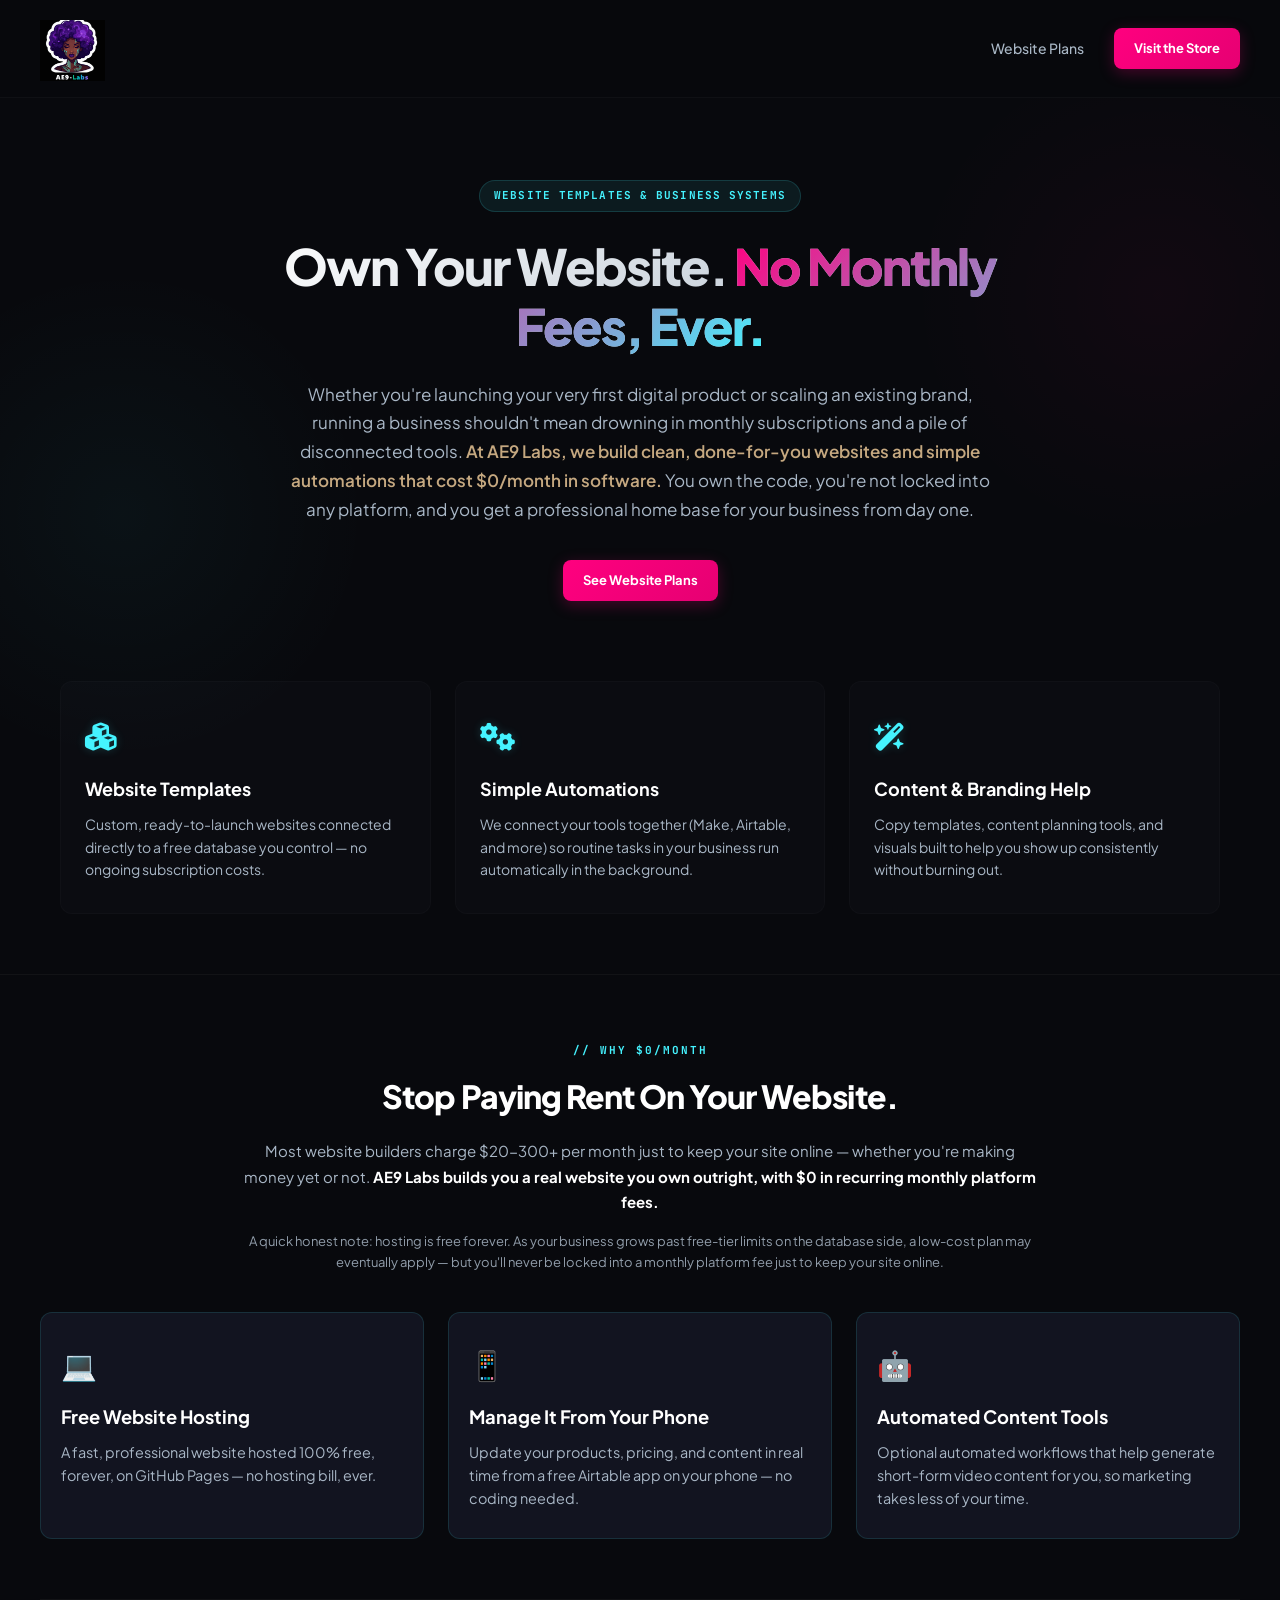
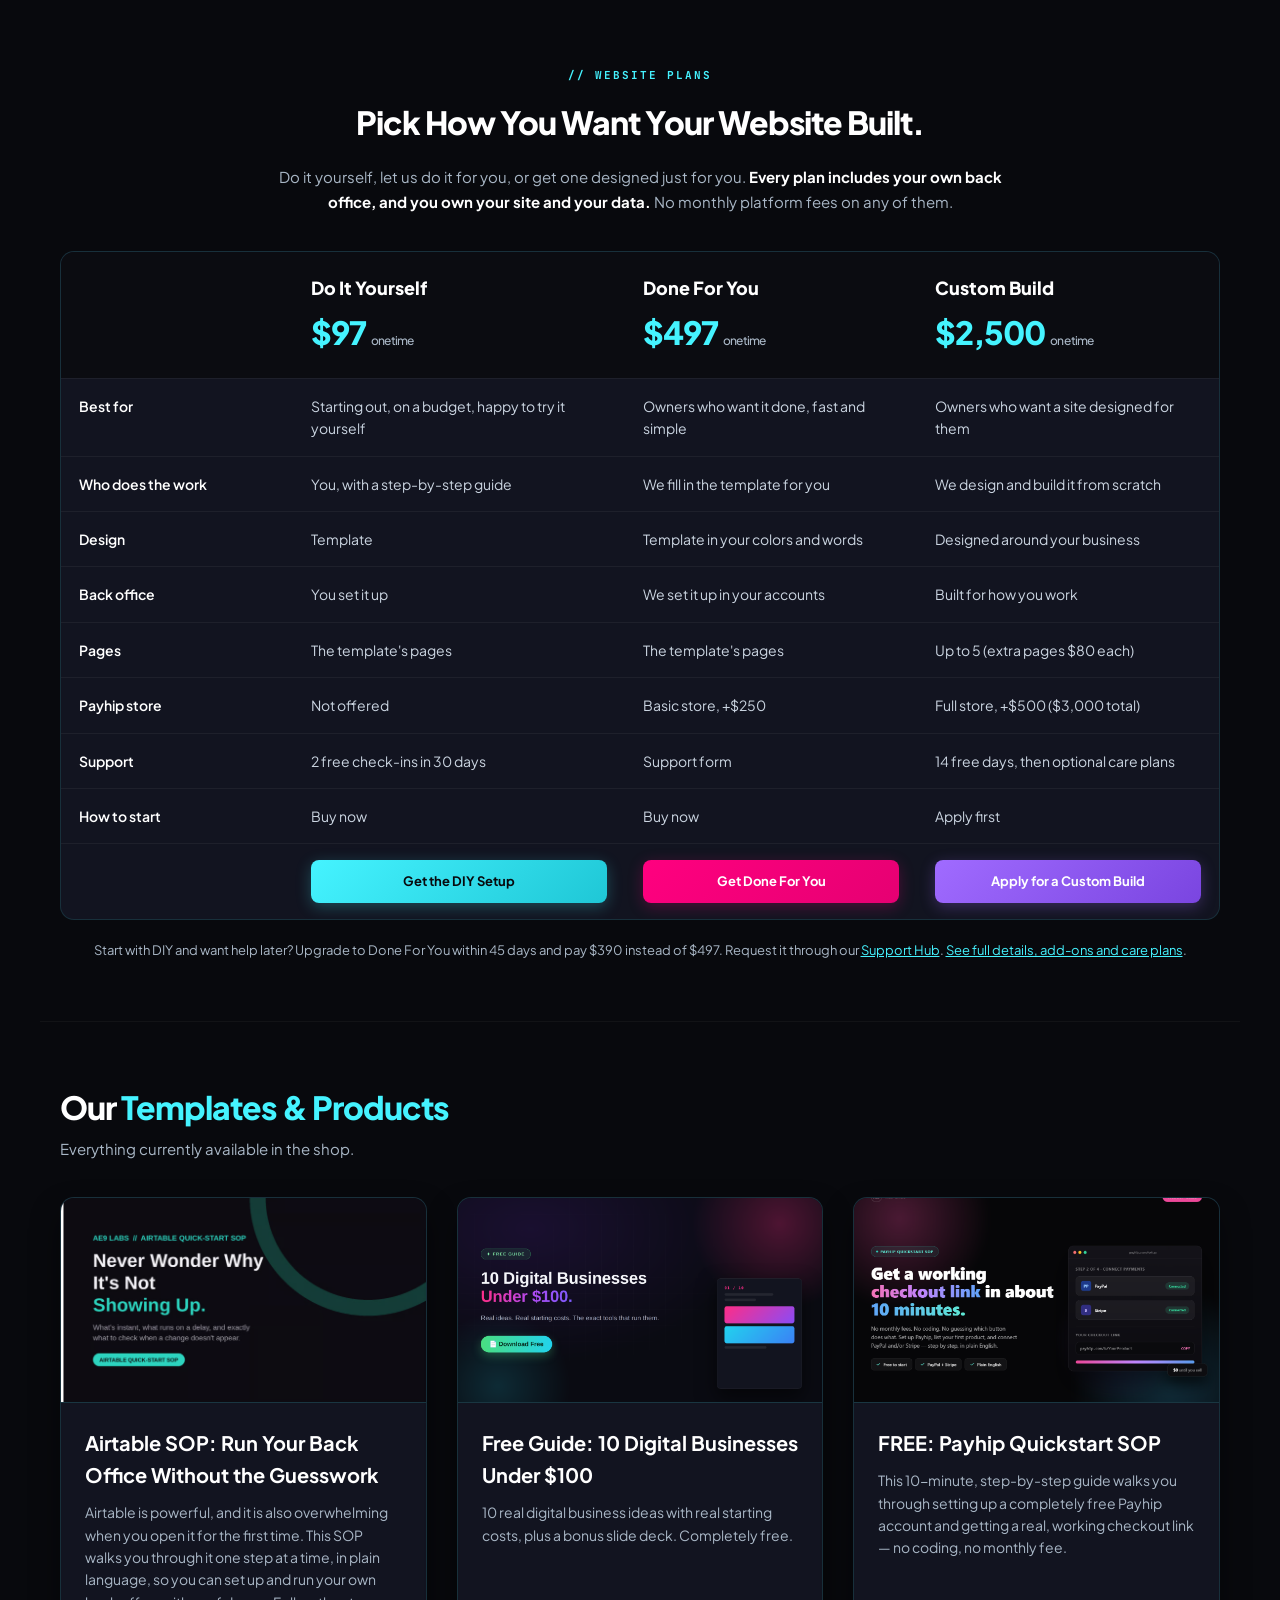
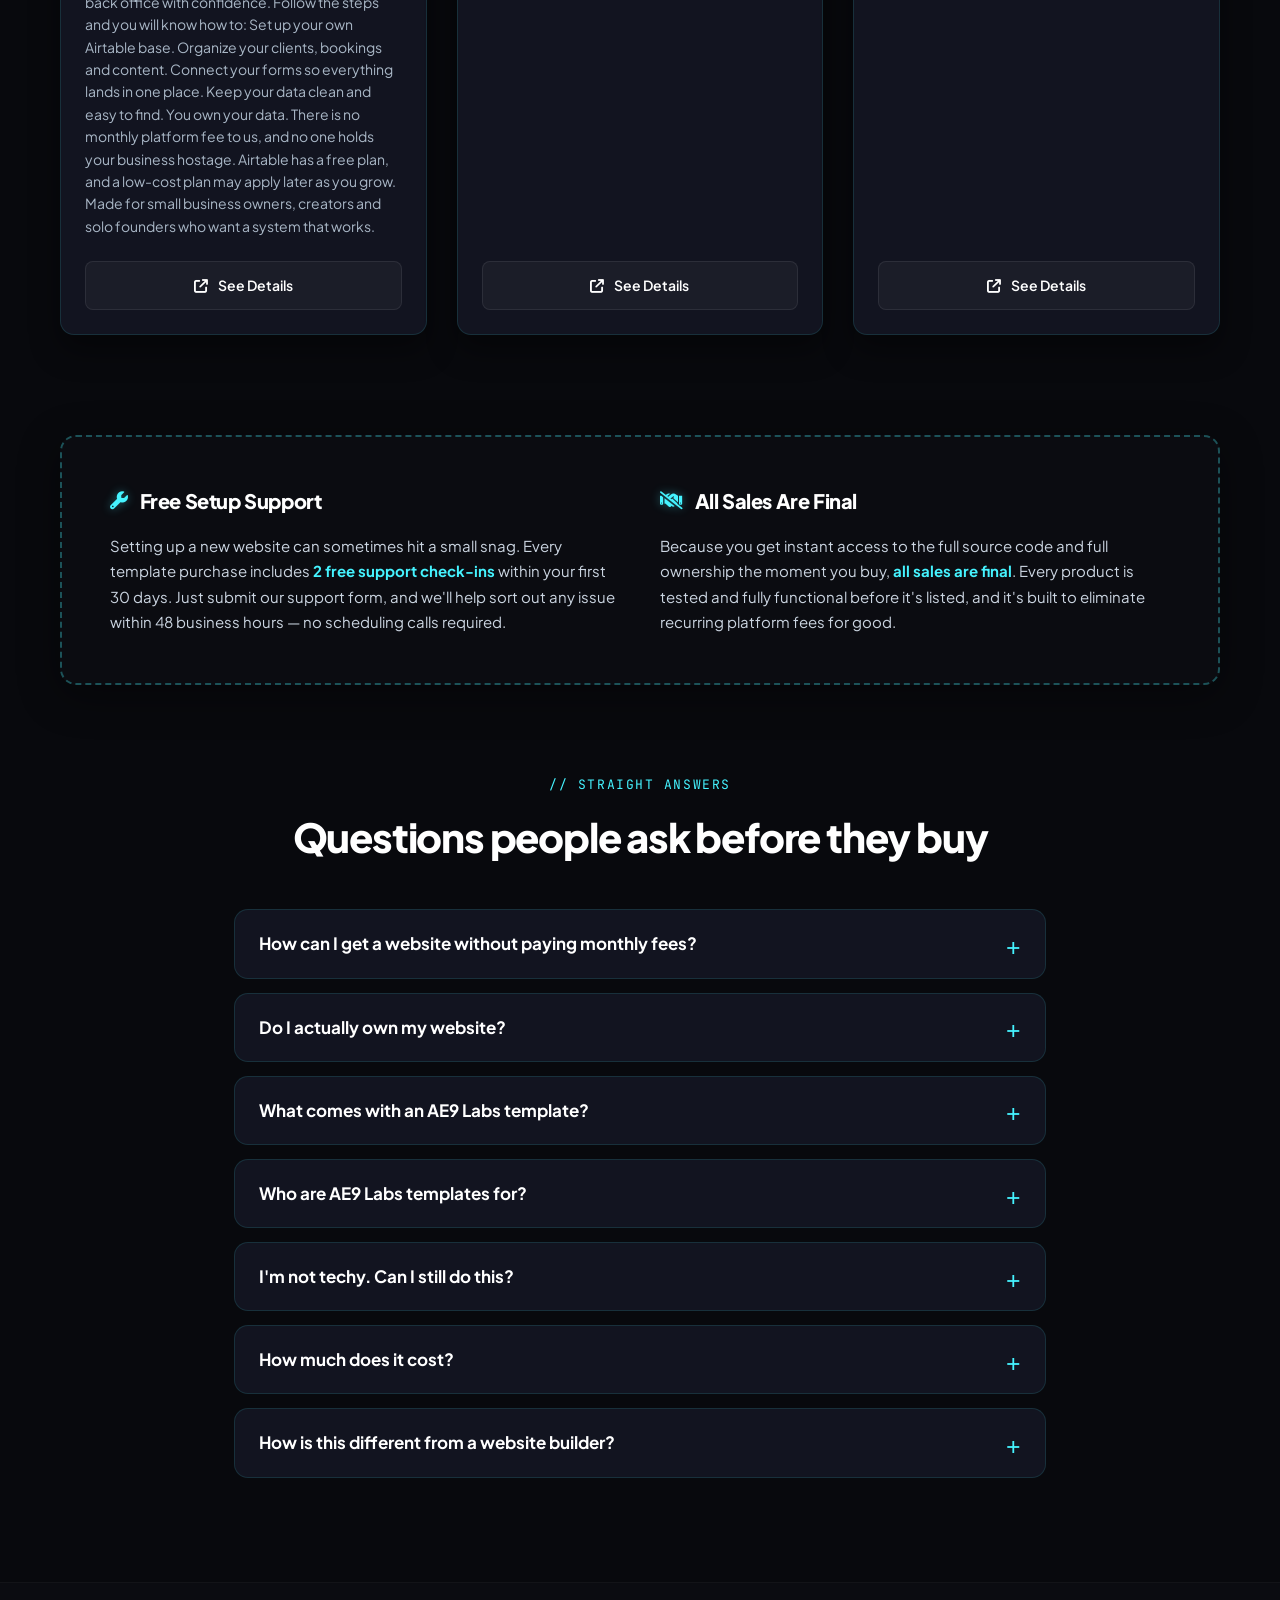
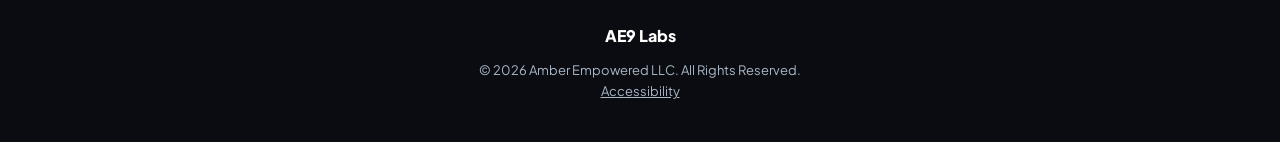
==== index.html @ cfe38348 "Update index.html" ====
<!DOCTYPE html>
<html lang="en">
<head>
    <!-- Google Analytics 4 -->
    <script async src="https://www.googletagmanager.com/gtag/js?id=G-8W33K5ZLJ8"></script>
    <script>
        window.dataLayer = window.dataLayer || [];
        function gtag(){dataLayer.push(arguments);}
        gtag('js', new Date());
        gtag('config', 'G-8W33K5ZLJ8');
    </script>
    <meta name="p:domain_verify" content="8d649b11f7d5f8af612b49e49cc045da"/>
    <meta charset="UTF-8">
    <meta name="viewport" content="width=device-width, initial-scale=1.0">
    <meta name="description" content="AE9 Labs builds done-for-you websites and back offices for small businesses. You own your site and your data, with no monthly platform fees. DIY $97, Done For You $497, Custom Build $2,500.">
    <link rel="canonical" href="https://amber-empowered.com/">
    <title>AE9 Labs // Website Templates & Business Systems</title>
    <!-- Google Fonts & Icons -->
    <link rel="preconnect" href="https://fonts.googleapis.com">
    <link rel="preconnect" href="https://fonts.gstatic.com" crossorigin>
    <link href="https://fonts.googleapis.com/css2?family=Plus+Jakarta+Sans:wght@400;500;600;700;800&family=JetBrains+Mono:wght@400;700&display=swap" rel="stylesheet">
    <link rel="stylesheet" href="https://cdnjs.cloudflare.com/ajax/libs/font-awesome/6.5.1/css/all.min.css">

    <style>
        /* =========================================================================
           🌌 AE9 SYSTEM ARCHITECTURE - SINGLE FILE PREMIUM MASTER THEME
           ========================================================================= */
        :root {
            --bg-primary: #08090d;
            --bg-secondary: #0b0c11;
            --bg-card: #121420;
            --accent-neon: #ff007f;     /* Hot neon pink */
            --accent-cyber: #45f3ff;    /* Cyber neon cyan */
            --accent-gold: #c5a880;     /* Luxury gold text highlight */
            --text-main: #ffffff;
            --text-muted: #a9b7c6;
            --border-glow: rgba(69, 243, 255, 0.12);
        }

        * {
            box-sizing: border-box;
            margin: 0;
            padding: 0;
        }

        body {
            background-color: var(--bg-primary);
            color: var(--text-main);
            font-family: 'Plus Jakarta Sans', sans-serif;
            line-height: 1.6;
            overflow-x: hidden;
        }

        body::before {
            content: '';
            position: absolute;
            top: 5%;
            right: -10%;
            width: 500px;
            height: 500px;
            background: radial-gradient(circle, rgba(255, 0, 127, 0.04) 0%, transparent 70%);
            z-index: 0;
            pointer-events: none;
        }

        body::after {
            content: '';
            position: absolute;
            bottom: 15%;
            left: -10%;
            width: 500px;
            height: 500px;
            background: radial-gradient(circle, rgba(69, 243, 255, 0.04) 0%, transparent 70%);
            z-index: 0;
            pointer-events: none;
        }

        header {
            background-color: rgba(8, 9, 13, 0.9);
            backdrop-filter: blur(12px);
            border-bottom: 1px solid rgba(255, 255, 255, 0.03);
            position: fixed;
            top: 0;
            left: 0;
            width: 100%;
            z-index: 100;
            padding: 16px 40px;
        }

        .nav-container {
            max-width: 1200px;
            margin: 0 auto;
            display: flex;
            justify-content: space-between;
            align-items: center;
        }

        .logo-container {
            display: flex;
            align-items: center;
            text-decoration: none;
        }

        .logo-image {
            height: 65px; 
            width: auto;
            object-fit: contain;
            transition: transform 0.3s ease;
            clip-path: inset(4px 0 0 0);
        }

        .logo-image:hover {
            transform: scale(1.05); 
        }

        .logo-text-fallback {
            font-size: 22px;
            font-weight: 800;
            letter-spacing: -0.04em;
            color: #ffffff;
            font-family: 'Plus Jakarta Sans', sans-serif;
        }

        .logo-text-fallback span {
            color: var(--accent-cyber);
            font-family: 'JetBrains Mono', monospace;
        }

        .nav-links {
            display: flex;
            align-items: center;
            gap: 30px;
        }

        .nav-link {
            color: var(--text-muted);
            text-decoration: none;
            font-weight: 500;
            font-size: 14px;
            transition: color 0.3s ease;
        }

        .nav-link:hover {
            color: #ffffff;
        }

        .shop-cta-btn {
            background: linear-gradient(135deg, var(--accent-neon) 0%, #e60072 100%);
            color: #ffffff;
            text-decoration: none;
            padding: 10px 20px;
            border-radius: 8px;
            font-weight: 700;
            font-size: 13px;
            box-shadow: 0 4px 15px rgba(255, 0, 127, 0.25);
            transition: transform 0.2s ease, box-shadow 0.2s ease;
        }

        .shop-cta-btn:hover {
            transform: translateY(-2px);
            box-shadow: 0 6px 20px rgba(255, 0, 127, 0.45);
        }

        .hero {
            padding: 180px 20px 80px;
            text-align: center;
            position: relative;
            z-index: 1;
        }

        .hero-inner {
            max-width: 840px;
            margin: 0 auto;
        }

        .badge {
            display: inline-block;
            background-color: rgba(69, 243, 255, 0.08);
            border: 1px solid rgba(69, 243, 255, 0.15);
            color: var(--accent-cyber);
            font-family: 'JetBrains Mono', monospace;
            padding: 6px 14px;
            border-radius: 20px;
            font-size: 11px;
            font-weight: 700;
            letter-spacing: 0.1em;
            text-transform: uppercase;
            margin-bottom: 24px;
        }

        .hero h1 {
            font-size: 50px;
            font-weight: 800;
            line-height: 1.2;
            letter-spacing: -0.04em;
            margin-bottom: 24px;
            background: linear-gradient(135deg, #ffffff 0%, #a9b7c6 100%);
            -webkit-background-clip: text;
            -webkit-text-fill-color: transparent;
        }

        .hero h1 span {
            background: linear-gradient(135deg, var(--accent-neon) 0%, var(--accent-cyber) 100%);
            -webkit-background-clip: text;
            -webkit-text-fill-color: transparent;
        }

        .hero p {
            font-size: 17px;
            color: var(--text-muted);
            max-width: 720px;
            margin: 0 auto 36px;
            line-height: 1.7;
        }

        .hero p strong {
            color: var(--accent-gold);
            font-weight: 600;
        }

        .pillars-section {
            max-width: 1200px;
            margin: 0 auto;
            padding: 0 20px 60px;
        }

        .pillars-grid {
            display: grid;
            grid-template-columns: repeat(3, 1fr);
            gap: 24px;
        }

        .pillar-card {
            background-color: var(--bg-secondary);
            border: 1px solid rgba(255, 255, 255, 0.02);
            border-radius: 12px;
            padding: 32px 24px;
            transition: border-color 0.3s ease, transform 0.3s ease;
        }

        .pillar-card:hover {
            border-color: rgba(69, 243, 255, 0.15);
            transform: translateY(-3px);
        }

        .pillar-icon {
            font-size: 28px;
            color: var(--accent-cyber);
            margin-bottom: 16px;
            text-shadow: 0 0 10px rgba(69, 243, 255, 0.2);
        }

        .pillar-card h3 {
            font-size: 18px;
            font-weight: 700;
            margin-bottom: 10px;
            color: #ffffff;
        }

        .pillar-card p {
            font-size: 14px;
            color: var(--text-muted);
            line-height: 1.6;
        }

        .architecture-section {
            padding: 60px 20px;
            border-top: 1px solid rgba(255, 255, 255, 0.04);
            text-align: center;
        }

        .architecture-container {
            max-width: 1200px;
            margin: 0 auto;
        }

        .architecture-tag {
            display: inline-block;
            font-size: 11px;
            font-weight: 700;
            letter-spacing: 2px;
            color: var(--accent-cyber);
            font-family: 'JetBrains Mono', monospace;
            text-transform: uppercase;
            margin-bottom: 12px;
        }

        .architecture-title {
            font-size: 32px;
            font-weight: 800;
            margin-bottom: 16px;
            color: #ffffff;
            letter-spacing: -0.03em;
        }

        .architecture-description {
            font-size: 15px;
            line-height: 1.7;
            color: var(--text-muted);
            max-width: 800px;
            margin: 0 auto 16px auto;
        }

        .architecture-description strong {
            color: #ffffff;
        }

        .architecture-note {
            font-size: 13px;
            line-height: 1.6;
            color: var(--text-muted);
            max-width: 800px;
            margin: 0 auto 40px auto;
            opacity: 0.85;
        }

        .architecture-grid {
            display: grid;
            grid-template-columns: repeat(auto-fit, minmax(280px, 1fr));
            gap: 24px;
        }

        .architecture-card {
            background: var(--bg-card);
            border: 1px solid var(--border-glow);
            border-radius: 12px;
            padding: 28px 20px;
            text-align: left;
            transition: transform 0.3s ease, border-color 0.3s ease;
        }

        .architecture-card:hover {
            transform: translateY(-4px);
            border-color: var(--accent-cyber);
        }

        .card-icon-emoji {
            font-size: 1.8rem;
            margin-bottom: 14px;
        }

        .architecture-card h3 {
            font-size: 1.15rem;
            font-weight: 700;
            color: #ffffff;
            margin-bottom: 10px;
        }

        .architecture-card p {
            font-size: 0.9rem;
            line-height: 1.6;
            color: var(--text-muted);
            margin: 0;
        }

        .catalog-container {
            max-width: 1200px;
            margin: 0 auto;
            padding: 60px 20px;
            border-top: 1px solid rgba(255, 255, 255, 0.04);
        }

        .catalog-header {
            margin-bottom: 36px;
        }

        .section-title {
            font-size: 32px;
            font-weight: 800;
            letter-spacing: -0.03em;
        }

        .section-title span {
            color: var(--accent-cyber);
        }

        .section-subtitle {
            font-size: 15px;
            color: var(--text-muted);
            margin-top: 4px;
        }

        .grid-container {
            display: grid;
            grid-template-columns: repeat(auto-fill, minmax(360px, 1fr));
            gap: 30px;
            align-items: stretch;
        }

        .card {
            background-color: var(--bg-card);
            border-radius: 14px;
            overflow: hidden;
            display: flex;
            flex-direction: column;
            box-shadow: 0 15px 30px rgba(0, 0, 0, 0.4);
            border: 1px solid var(--border-glow);
            transition: transform 0.3s cubic-bezier(0.25, 1, 0.5, 1), box-shadow 0.3s ease, border-color 0.3s ease;
        }

        .card:hover {
            transform: translateY(-6px);
            border-color: var(--accent-cyber);
            box-shadow: 0 0 25px rgba(69, 243, 255, 0.2);
        }

        .card-image {
            width: 100%;
            aspect-ratio: 16 / 9;
            object-fit: cover;
            border-bottom: 1px solid rgba(69, 243, 255, 0.15);
        }

        .card-content {
            padding: 24px;
            display: flex;
            flex-direction: column;
            flex-grow: 1;
        }

        .card-title {
            font-size: 20px;
            font-weight: 700;
            margin-bottom: 10px;
            color: #ffffff;
        }

        .card-description {
            font-size: 14px;
            color: var(--text-muted);
            line-height: 1.6;
            margin-bottom: auto;
            padding-bottom: 24px;
        }

        .card-btn {
            display: block;
            text-align: center;
            background-color: rgba(255, 255, 255, 0.04);
            border: 1px solid rgba(255, 255, 255, 0.08);
            color: #ffffff;
            text-decoration: none;
            padding: 12px;
            border-radius: 8px;
            font-weight: 600;
            font-size: 14px;
            transition: all 0.3s ease;
            margin-top: auto;
        }

        .card-btn:hover {
            background-color: var(--accent-neon);
            border-color: var(--accent-neon);
            box-shadow: 0 4px 15px rgba(255, 0, 127, 0.3);
            transform: translateY(-1px);
        }

        .policy-section {
            max-width: 1200px;
            margin: 40px auto 0;
            padding: 0 20px;
        }

        .policy-grid {
            display: grid;
            grid-template-columns: repeat(2, 1fr);
            gap: 40px;
            background-color: var(--bg-secondary);
            border: 2px dashed rgba(69, 243, 255, 0.3);
            border-radius: 16px;
            padding: 48px;
            position: relative;
            box-shadow: 0 10px 40px rgba(0, 0, 0, 0.4);
        }

        .policy-card h4 {
            font-size: 20px;
            font-weight: 800;
            color: #ffffff;
            margin-bottom: 16px;
            display: flex;
            align-items: center;
            gap: 12px;
            letter-spacing: -0.02em;
        }

        .policy-card h4 i {
            color: var(--accent-cyber);
            font-size: 18px;
            text-shadow: 0 0 10px rgba(69, 243, 255, 0.4);
        }

        .policy-card p {
            font-size: 15px;
            color: #cbd5e1;
            line-height: 1.7;
        }

        .policy-card p strong {
            color: var(--accent-cyber);
        }

        footer {
            text-align: center;
            padding: 40px 20px;
            color: var(--text-muted);
            font-size: 13px;
            border-top: 1px solid rgba(255, 255, 255, 0.03);
            background-color: var(--bg-secondary);
        }

        .footer-logo {
            font-size: 16px;
            font-weight: 800;
            color: #ffffff;
            margin-bottom: 12px;
        }

        .loading {
            text-align: center;
            font-size: 15px;
            color: var(--text-muted);
            padding: 40px;
            grid-column: 1 / -1;
        }

        @media (max-width: 968px) {
            .pillars-grid {
                grid-template-columns: 1fr;
                gap: 16px;
            }
            .policy-grid {
                grid-template-columns: 1fr;
                padding: 32px;
                gap: 32px;
            }
            .hero h1 {
                font-size: 36px;
            }
            .nav-links {
                display: none;
            }
        }
    </style>
    <!-- AE9 Labs structured data (Organization, Person, WebSite) -->
    <script type="application/ld+json">
    {
      "@context": "https://schema.org",
      "@graph": [
        {
          "@type": "Organization",
          "@id": "https://amber-empowered.com/#org",
          "name": "AE9 Labs",
          "url": "https://amber-empowered.com/",
          "logo": "https://amber-empowered.com/logo.png",
          "description": "AE9 Labs sells done-for-you website templates for new creators and small businesses. Each template is a one-time purchase with no monthly platform fees: you get the code, host it free, and own your site and your data.",
          "slogan": "Shop as you grow. Build off what you know.",
          "founder": { "@id": "https://amber-empowered.com/#amber" },
          "address": {
            "@type": "PostalAddress",
            "addressLocality": "Clarkdale",
            "addressRegion": "AZ",
            "addressCountry": "US"
          },
          "sameAs": [
            "https://github.com/amberempowered8-alt",
            "https://www.pinterest.com/AE9Labs",
            "https://www.tiktok.com/@ae9_labs"
          ],
          "hasOfferCatalog": {
            "@type": "OfferCatalog",
            "name": "AE9 Labs Website Templates and Setup",
            "itemListElement": [
              {
                "@type": "Offer",
                "price": "97",
                "priceCurrency": "USD",
                "url": "https://payhip.com/b/pTdr1",
                "itemOffered": {
                  "@type": "Product",
                  "name": "Etsy and Product Seller Storefront Website Template",
                  "description": "Done-for-you storefront website for product sellers. One-time purchase, no monthly fees, you own the code."
                }
              },
              {
                "@type": "Offer",
                "price": "97",
                "priceCurrency": "USD",
                "url": "https://payhip.com/b/184kI",
                "itemOffered": {
                  "@type": "Product",
                  "name": "Coach and Consultant Booking Website Template",
                  "description": "Done-for-you booking website for coaches and consultants. One-time purchase, no monthly fees, you own the code."
                }
              },
              {
                "@type": "Offer",
                "price": "497",
                "priceCurrency": "USD",
                "url": "https://amber-empowered.com/services.html#done-for-you",
                "itemOffered": {
                  "@type": "Service",
                  "name": "Done For You Website and Back Office",
                  "description": "AE9 Labs fills in the template with your business, colors and words, and sets up your back office in your own accounts. You own everything, with no monthly platform fees."
                }
              },
              {
                "@type": "Offer",
                "price": "2500",
                "priceCurrency": "USD",
                "url": "https://amber-empowered.com/services.html#custom-build",
                "itemOffered": {
                  "@type": "Service",
                  "name": "Custom Build Website and Back Office",
                  "description": "A website and back office designed around your business, built in your own accounts. Up to 5 pages. By application."
                }
              }
            ]
          }
        },
        {
          "@type": "Person",
          "@id": "https://amber-empowered.com/#amber",
          "name": "Amber Jackson",
          "jobTitle": "Founder",
          "worksFor": { "@id": "https://amber-empowered.com/#org" },
          "sameAs": [
            "https://www.linkedin.com/in/amber-jackson",
            "https://www.tiktok.com/@empowered1111"
          ]
        },
        {
          "@type": "WebSite",
          "@id": "https://amber-empowered.com/#website",
          "url": "https://amber-empowered.com/",
          "name": "AE9 Labs",
          "publisher": { "@id": "https://amber-empowered.com/#org" }
        }
      ]
    }
    </script>
</head>
<body>

    <!-- Navigation Menu -->
    <header>
        <div class="nav-container">
            <a href="#" class="logo-container">
                <img src="logo.png" alt="AE9 logo" class="logo-image" id="brand-logo" onerror="this.style.display='none'; document.getElementById('brand-text-logo').style.display='flex'">
                <div id="brand-text-logo" class="logo-text-fallback" style="display: none;">AE9<span> Labs</span></div>
            </a>
            <nav class="nav-links">
                <a href="#plans" class="nav-link">Website Plans</a>
                <a href="https://payhip.com/AE9Labs" target="_blank" class="shop-cta-btn">Visit the Store</a>
            </nav>
        </div>
    </header>

   <!-- Brand Hero Module -->
<section class="hero" id="intro">
    <div class="hero-inner">
        <div class="badge">Website Templates & Business Systems</div>
        <h1>Own Your Website. <span>No Monthly Fees, Ever.</span></h1>
        <p>
            Whether you're launching your very first digital product or scaling an existing brand, running a business shouldn't mean drowning in monthly subscriptions and a pile of disconnected tools.
            <strong>At AE9 Labs, we build clean, done-for-you websites and simple automations that cost $0/month in software.</strong>
            You own the code, you're not locked into any platform, and you get a professional home base for your business from day one.
        </p>
        <a href="#plans" class="shop-cta-btn" style="display:inline-block;">See Website Plans</a>
    </div>
</section>

    <!-- 3 Focus Pillars -->
    <section class="pillars-section">
        <div class="pillars-grid">
            <div class="pillar-card">
                <div class="pillar-icon"><i class="fa-solid fa-cubes"></i></div>
                <h3>Website Templates</h3>
                <p>Custom, ready-to-launch websites connected directly to a free database you control — no ongoing subscription costs.</p>
            </div>
            <div class="pillar-card">
                <div class="pillar-icon"><i class="fa-solid fa-gears"></i></div>
                <h3>Simple Automations</h3>
                <p>We connect your tools together (Make, Airtable, and more) so routine tasks in your business run automatically in the background.</p>
            </div>
            <div class="pillar-card">
                <div class="pillar-icon"><i class="fa-solid fa-wand-magic-sparkles"></i></div>
                <h3>Content & Branding Help</h3>
                <p>Copy templates, content planning tools, and visuals built to help you show up consistently without burning out.</p>
            </div>
        </div>
    </section>

    <!-- SYSTEM OVERVIEW SECTION -->
    <section class="architecture-section">
        <div class="architecture-container">
            <span class="architecture-tag">// Why $0/Month</span>
            <h2 class="architecture-title">Stop Paying Rent On Your Website.</h2>
            <p class="architecture-description">
                Most website builders charge $20-300+ per month just to keep your site online — whether you're making money yet or not.
                <strong>AE9 Labs builds you a real website you own outright, with $0 in recurring monthly platform fees.</strong>
            </p>
            <p class="architecture-note">
                A quick honest note: hosting is free forever. As your business grows past free-tier limits on the database side, a low-cost plan may eventually apply — but you'll never be locked into a monthly platform fee just to keep your site online.
            </p>

            <div class="architecture-grid">
                <div class="architecture-card">
                    <div class="card-icon-emoji">💻</div>
                    <h3>Free Website Hosting</h3>
                    <p>A fast, professional website hosted 100% free, forever, on GitHub Pages — no hosting bill, ever.</p>
                </div>

                <div class="architecture-card">
                    <div class="card-icon-emoji">📱</div>
                    <h3>Manage It From Your Phone</h3>
                    <p>Update your products, pricing, and content in real time from a free Airtable app on your phone — no coding needed.</p>
                </div>

                <div class="architecture-card">
                    <div class="card-icon-emoji">🤖</div>
                    <h3>Automated Content Tools</h3>
                    <p>Optional automated workflows that help generate short-form video content for you, so marketing takes less of your time.</p>
                </div>
            </div>
        </div>
    </section>

    <!-- WEBSITE PLANS: compares the three ways to get a site. Prices live here and on services.html -->
    <style>
        .plans-section { max-width: 1200px; margin: 0 auto; padding: 60px 20px; border-top: 1px solid rgba(255, 255, 255, 0.04); text-align: center; position: relative; z-index: 1; }
        .plans-sub { font-size: 15px; line-height: 1.7; color: var(--text-muted); max-width: 760px; margin: 0 auto 36px; }
        .plans-sub strong { color: #ffffff; }
        .plans-table-wrap { overflow-x: auto; border: 1px solid var(--border-glow); border-radius: 14px; background: var(--bg-card); }
        .plans-table { width: 100%; min-width: 700px; border-collapse: collapse; text-align: left; }
        .plans-table th, .plans-table td { padding: 16px 18px; font-size: 14px; border-bottom: 1px solid rgba(255, 255, 255, 0.05); vertical-align: top; color: #cbd5e1; }
        .plans-table tr:last-child td { border-bottom: none; }
        .plans-table td:first-child { font-weight: 600; color: #ffffff; width: 20%; }
        .plans-table thead th { background: var(--bg-secondary); vertical-align: bottom; padding-top: 22px; padding-bottom: 20px; }
        .plan-name { display: block; font-size: 18px; font-weight: 800; color: #ffffff; }
        .plan-price { display: block; font-size: 32px; font-weight: 800; letter-spacing: -0.03em; color: var(--accent-cyber); margin-top: 4px; }
        .plan-price small { font-size: 12px; font-weight: 500; color: var(--text-muted); }
        .plans-btn { display: block; text-align: center; background: linear-gradient(135deg, var(--accent-neon) 0%, #e60072 100%); color: #ffffff; text-decoration: none; padding: 11px 12px; border-radius: 8px; font-weight: 700; font-size: 13px; box-shadow: 0 4px 15px rgba(255, 0, 127, 0.25); }
        .plans-btn.teal { background: linear-gradient(135deg, #45f3ff 0%, #1fc7d6 100%); color: #08090d; box-shadow: 0 4px 15px rgba(69, 243, 255, 0.25); }
        .plans-btn.purple { background: linear-gradient(135deg, #a06bff 0%, #7a45e0 100%); color: #ffffff; box-shadow: 0 4px 15px rgba(160, 107, 255, 0.28); }
        .plans-btn:hover { transform: translateY(-1px); }
        .plans-foot { font-size: 13px; color: var(--text-muted); margin-top: 20px; }
        .plans-foot a { color: var(--accent-cyber); }
    </style>
    <section class="plans-section" id="plans">
        <span class="architecture-tag">// Website Plans</span>
        <h2 class="architecture-title">Pick How You Want Your Website Built.</h2>
        <p class="plans-sub">
            Do it yourself, let us do it for you, or get one designed just for you.
            <strong>Every plan includes your own back office, and you own your site and your data.</strong> No monthly platform fees on any of them.
        </p>

        <div class="plans-table-wrap">
            <table class="plans-table">
                <thead>
                    <tr>
                        <th></th>
                        <th><span class="plan-name">Do It Yourself</span><span class="plan-price">$97 <small>one time</small></span></th>
                        <th><span class="plan-name">Done For You</span><span class="plan-price">$497 <small>one time</small></span></th>
                        <th><span class="plan-name">Custom Build</span><span class="plan-price">$2,500 <small>one time</small></span></th>
                    </tr>
                </thead>
                <tbody>
                    <tr><td>Best for</td><td>Starting out, on a budget, happy to try it yourself</td><td>Owners who want it done, fast and simple</td><td>Owners who want a site designed for them</td></tr>
                    <tr><td>Who does the work</td><td>You, with a step-by-step guide</td><td>We fill in the template for you</td><td>We design and build it from scratch</td></tr>
                    <tr><td>Design</td><td>Template</td><td>Template in your colors and words</td><td>Designed around your business</td></tr>
                    <tr><td>Back office</td><td>You set it up</td><td>We set it up in your accounts</td><td>Built for how you work</td></tr>
                    <tr><td>Pages</td><td>The template's pages</td><td>The template's pages</td><td>Up to 5 (extra pages $80 each)</td></tr>
                    <tr><td>Payhip store</td><td>Not offered</td><td>Basic store, +$250</td><td>Full store, +$500 ($3,000 total)</td></tr>
                    <tr><td>Support</td><td>2 free check-ins in 30 days</td><td>Support form</td><td>14 free days, then optional care plans</td></tr>
                    <tr><td>How to start</td><td>Buy now</td><td>Buy now</td><td>Apply first</td></tr>
                    <tr>
                        <td></td>
                        <td><a href="https://payhip.com/b/27uQ4" target="_blank" rel="noopener noreferrer" class="plans-btn teal">Get the DIY Setup</a></td>
                        <td><a href="https://payhip.com/b/Ka0zu" target="_blank" rel="noopener noreferrer" class="plans-btn">Get Done For You</a></td>
                        <td><a href="https://airtable.com/appCzV6PBH7pGzwzE/shr1KDz65nqNTD0JB" target="_blank" rel="noopener noreferrer" class="plans-btn purple">Apply for a Custom Build</a></td>
                    </tr>
                </tbody>
            </table>
        </div>
        <p class="plans-foot">Start with DIY and want help later? Upgrade to Done For You within 45 days and pay $390 instead of $497. Request it through our <a href="https://airtable.com/app2dNCzkf61VdNKa/shrKN8thfLegxZSYL" target="_blank" rel="noopener noreferrer">Support Hub</a>. <a href="services.html">See full details, add-ons and care plans</a>.</p>
    </section>

    <!-- Portfolio Showroom -->
    <section class="catalog-container" id="showcase">
        <div class="catalog-header">
            <h2 class="section-title">Our <span>Templates & Products</span></h2>
            <p class="section-subtitle">Everything currently available in the shop.</p>
        </div>

        <div id="resource-container" class="grid-container"></div>
    </section>

    <!-- SUPPORT & REFUND POLICY -->
    <section class="policy-section">
        <div class="policy-grid">
            <div class="policy-card">
                <h4><i class="fa-solid fa-wrench"></i> Free Setup Support</h4>
                <p>Setting up a new website can sometimes hit a small snag. Every template purchase includes <strong>2 free support check-ins</strong> within your first 30 days. Just submit our support form, and we'll help sort out any issue within 48 business hours — no scheduling calls required.</p>
            </div>
            <div class="policy-card">
                <h4><i class="fa-solid fa-handshake-slash"></i> All Sales Are Final</h4>
                <p>Because you get instant access to the full source code and full ownership the moment you buy, <strong>all sales are final</strong>. Every product is tested and fully functional before it's listed, and it's built to eliminate recurring platform fees for good.</p>
            </div>
        </div>
    </section>

     <!-- =====================================================================
     AE9 Labs FAQ section (visible FAQ + matching code for Google and AI)
     WHERE TO PASTE: in index.html, search for <footer and paste this
     whole block on the line right above it. One paste, that's it.
     ===================================================================== -->
<style>
    .ae9-faq {
        position: relative;
        z-index: 1;
        max-width: 860px;
        margin: 0 auto;
        padding: 90px 24px;
    }
    .ae9-faq-label {
        font-family: 'JetBrains Mono', monospace;
        color: var(--accent-cyber);
        font-size: 13px;
        letter-spacing: 0.12em;
        text-transform: uppercase;
        text-align: center;
        margin-bottom: 10px;
    }
    .ae9-faq h2 {
        font-size: clamp(28px, 4vw, 40px);
        font-weight: 800;
        letter-spacing: -0.03em;
        text-align: center;
        margin-bottom: 40px;
    }
    .ae9-faq details {
        background: var(--bg-card);
        border: 1px solid var(--border-glow);
        border-radius: 14px;
        margin-bottom: 14px;
        transition: border-color 0.3s ease;
    }
    .ae9-faq details[open] {
        border-color: rgba(69, 243, 255, 0.35);
    }
    .ae9-faq summary {
        cursor: pointer;
        list-style: none;
        padding: 20px 56px 20px 24px;
        font-weight: 700;
        font-size: 17px;
        position: relative;
    }
    .ae9-faq summary::-webkit-details-marker { display: none; }
    .ae9-faq summary::after {
        content: '+';
        position: absolute;
        right: 24px;
        top: 50%;
        transform: translateY(-50%);
        color: var(--accent-cyber);
        font-size: 24px;
        font-weight: 400;
    }
    .ae9-faq details[open] summary::after { content: '\2212'; }
    .ae9-faq details p {
        padding: 0 24px 22px;
        color: var(--text-muted);
        font-size: 15.5px;
    }
</style>

<section class="ae9-faq" id="faq">
    <p class="ae9-faq-label">// Straight answers</p>
    <h2>Questions people ask before they buy</h2>

    <details>
        <summary>How can I get a website without paying monthly fees?</summary>
        <p>Buy the website once and host it yourself for free. That's exactly what AE9 Labs templates are: a one-time purchase, no subscription, no monthly platform bill. You get the code and a step-by-step guide to put it live on free hosting. The only ongoing cost is a custom domain name, if you want one, which usually runs about $10 to $20 a year.</p>
    </details>

    <details>
        <summary>Do I actually own my website?</summary>
        <p>Yes! When you buy an AE9 Labs template, the code is yours. It's not rented from a platform, and nobody can raise your price or lock you out of your own site. Your site, your data, your business.</p>
    </details>

    <details>
        <summary>What comes with an AE9 Labs template?</summary>
        <p>You get the full website code plus an SOP, which is a step-by-step setup guide written in plain English. Every template is built to the same standard, so you know what you're getting no matter which one you pick.</p>
    </details>

    <details>
        <summary>Who are AE9 Labs templates for?</summary>
        <p>New creators and small business owners who want a real website without a big budget or a monthly bill. There are templates for coaches and consultants who take bookings, product and Etsy sellers who want their own storefront, and local service providers like cleaners, landscapers, and handymen.</p>
    </details>

    <details>
        <summary>I'm not techy. Can I still do this?</summary>
        <p>Yes. The setup guide walks you through every step, one at a time. And if you'd rather not touch it at all, AE9 Labs offers a done-for-you website and funnel setup where everything gets built and handed to you, and you still own all of it.</p>
    </details>

    <details>
        <summary>How much does it cost?</summary>
        <p>DIY is $97, one time. Done For You is $497, and AE9 Labs fills in the template for you. A Custom Build is $2,500, designed around your business, and you apply first. A Payhip store can be added on. No monthly platform fees on any of it. See the full breakdown on the <a href="services.html" style="color:var(--accent-cyber);">Services and Pricing page</a>.</p>
    </details>

    <details>
        <summary>How is this different from a website builder?</summary>
        <p>Most popular website builders charge you every month for as long as your site is up, and your site lives on their platform. With AE9 Labs you pay once, you own the code, and you can host it free. Shop as you grow and build off what you know, instead of renting forever.</p>
    </details>
</section>

<!-- Matching code so Google and AI tools can read the same questions and answers -->
<script type="application/ld+json">
{
  "@context": "https://schema.org",
  "@type": "FAQPage",
  "@id": "https://amber-empowered.com/#faq",
  "mainEntity": [
    {
      "@type": "Question",
      "name": "How can I get a website without paying monthly fees?",
      "acceptedAnswer": { "@type": "Answer", "text": "Buy the website once and host it yourself for free. That's exactly what AE9 Labs templates are: a one-time purchase, no subscription, no monthly platform bill. You get the code and a step-by-step guide to put it live on free hosting. The only ongoing cost is a custom domain name, if you want one, which usually runs about $10 to $20 a year." }
    },
    {
      "@type": "Question",
      "name": "Do I actually own my website?",
      "acceptedAnswer": { "@type": "Answer", "text": "Yes! When you buy an AE9 Labs template, the code is yours. It's not rented from a platform, and nobody can raise your price or lock you out of your own site. Your site, your data, your business." }
    },
    {
      "@type": "Question",
      "name": "What comes with an AE9 Labs template?",
      "acceptedAnswer": { "@type": "Answer", "text": "You get the full website code plus an SOP, which is a step-by-step setup guide written in plain English. Every template is built to the same standard, so you know what you're getting no matter which one you pick." }
    },
    {
      "@type": "Question",
      "name": "Who are AE9 Labs templates for?",
      "acceptedAnswer": { "@type": "Answer", "text": "New creators and small business owners who want a real website without a big budget or a monthly bill. There are templates for coaches and consultants who take bookings, product and Etsy sellers who want their own storefront, and local service providers like cleaners, landscapers, and handymen." }
    },
    {
      "@type": "Question",
      "name": "I'm not techy. Can I still do this?",
      "acceptedAnswer": { "@type": "Answer", "text": "Yes. The setup guide walks you through every step, one at a time. And if you'd rather not touch it at all, AE9 Labs offers a done-for-you website and funnel setup where everything gets built and handed to you, and you still own all of it." }
    },
    {
      "@type": "Question",
      "name": "How much does it cost?",
      "acceptedAnswer": { "@type": "Answer", "text": "DIY is $97, one time. Done For You is $497, and AE9 Labs fills in the template for you. A Custom Build is $2,500, designed around your business, and you apply first. A Payhip store can be added on. No monthly platform fees on any of it. See the full breakdown on the Services and Pricing page." }
    },
    {
      "@type": "Question",
      "name": "How is this different from a website builder?",
      "acceptedAnswer": { "@type": "Answer", "text": "Most popular website builders charge you every month for as long as your site is up, and your site lives on their platform. With AE9 Labs you pay once, you own the code, and you can host it free. Shop as you grow and build off what you know, instead of renting forever." }
    }
  ]
}
</script>
<!-- ===================== end AE9 Labs FAQ section ===================== -->

    <!-- Footer -->
    <footer>
        <div class="footer-logo">AE9 Labs</div>
        <p>&copy; 2026 Amber Empowered LLC. All Rights Reserved.</p>
        <p><a href="accessibility.html" style="color:inherit;">Accessibility</a></p>
    </footer>

    <!-- =========================================================================
         AIRTABLE-POWERED CATALOG — reads a plain data file that a scheduled
         GitHub Action keeps in sync with Airtable. No token lives in this
         file, or anywhere else in this repo. See .github/workflows/sync-catalog.yml.
         ========================================================================= -->
    <script>
        async function fetchResources() {
            const container = document.getElementById('resource-container');
            if (!container) return;

            try {
                container.innerHTML = '<p class="loading">Loading products...</p>';

                const response = await fetch('data/resources.json', { cache: 'no-store' });

                if (!response.ok) {
                    container.innerHTML = `<p class="loading">Your catalog will appear here once the automatic sync runs for the first time.</p>`;
                    return;
                }
                const data = await response.json();

                container.innerHTML = '';

                if (!data.records || data.records.length === 0) {
                    container.innerHTML = `<p class="loading">No products found yet. Set item status to 'Published' inside Airtable to display it here.</p>`;
                    return;
                }

                data.records.forEach(record => {
                    const fields = record.fields;
                    
                    const name = fields['Resource Name'] || 'Untitled Resource Asset';
                    const description = fields['Description'] || 'No description provided for this item.';
                    
                    let link = '#';
                    const rawAccessLink = fields['Access Link'];

                    if (rawAccessLink) {
                        let extracted = '';
                        if (typeof rawAccessLink === 'string') {
                            extracted = rawAccessLink;
                        } else if (Array.isArray(rawAccessLink)) {
                            const item = rawAccessLink[0];
                            extracted = typeof item === 'object' ? (item.url || item.text || item.value || JSON.stringify(item)) : String(item);
                        } else if (typeof rawAccessLink === 'object') {
                            extracted = rawAccessLink.url || rawAccessLink.text || rawAccessLink.value || '';
                        }

                        extracted = String(extracted).replace(/[\[\]"']/g, '').trim();

                        if (extracted && extracted !== '#' && !extracted.includes('generated')) {
                            if (!extracted.startsWith('http://') && !extracted.startsWith('https://')) {
                                link = 'https://' + extracted;
                            } else {
                                link = extracted;
                            }
                        }
                    }

                    let imageUrl = '';
                    if (fields['Cover Image'] && fields['Cover Image'].length > 0) {
                        const attachment = fields['Cover Image'][0];
                        if (attachment.thumbnails && attachment.thumbnails.full) {
                            imageUrl = attachment.thumbnails.full.url;
                        } else {
                            imageUrl = attachment.url;
                        }
                    }

                    const cardHTML = `
                        <div class="card">
                            ${imageUrl 
                                ? `<img src="${imageUrl}" alt="${name}" class="card-image" loading="lazy">` 
                                : '<div class="card-image" style="background: linear-gradient(135deg, #121420 0%, #0b0c11 100%);"></div>'
                            }
                            <div class="card-content">
                                <h3 class="card-title">${name}</h3>
                                <p class="card-description">${description}</p>
                                <a href="${link}" target="_blank" rel="noopener noreferrer" class="card-btn">
                                   <i class="fa-solid fa-arrow-up-right-from-square" style="margin-right: 8px;"></i> See Details
                                </a>
                            </div>
                        </div>
                    `;
                    
                    container.innerHTML += cardHTML;
                });

            } catch (error) {
                console.error('System Exception:', error);
                container.innerHTML = `<p class="loading" style="color: #ff4d4d;">Having trouble loading products right now. Try refreshing the page.</p>`;
            }
        }

        fetchResources();
    </script>
</body>
</html>
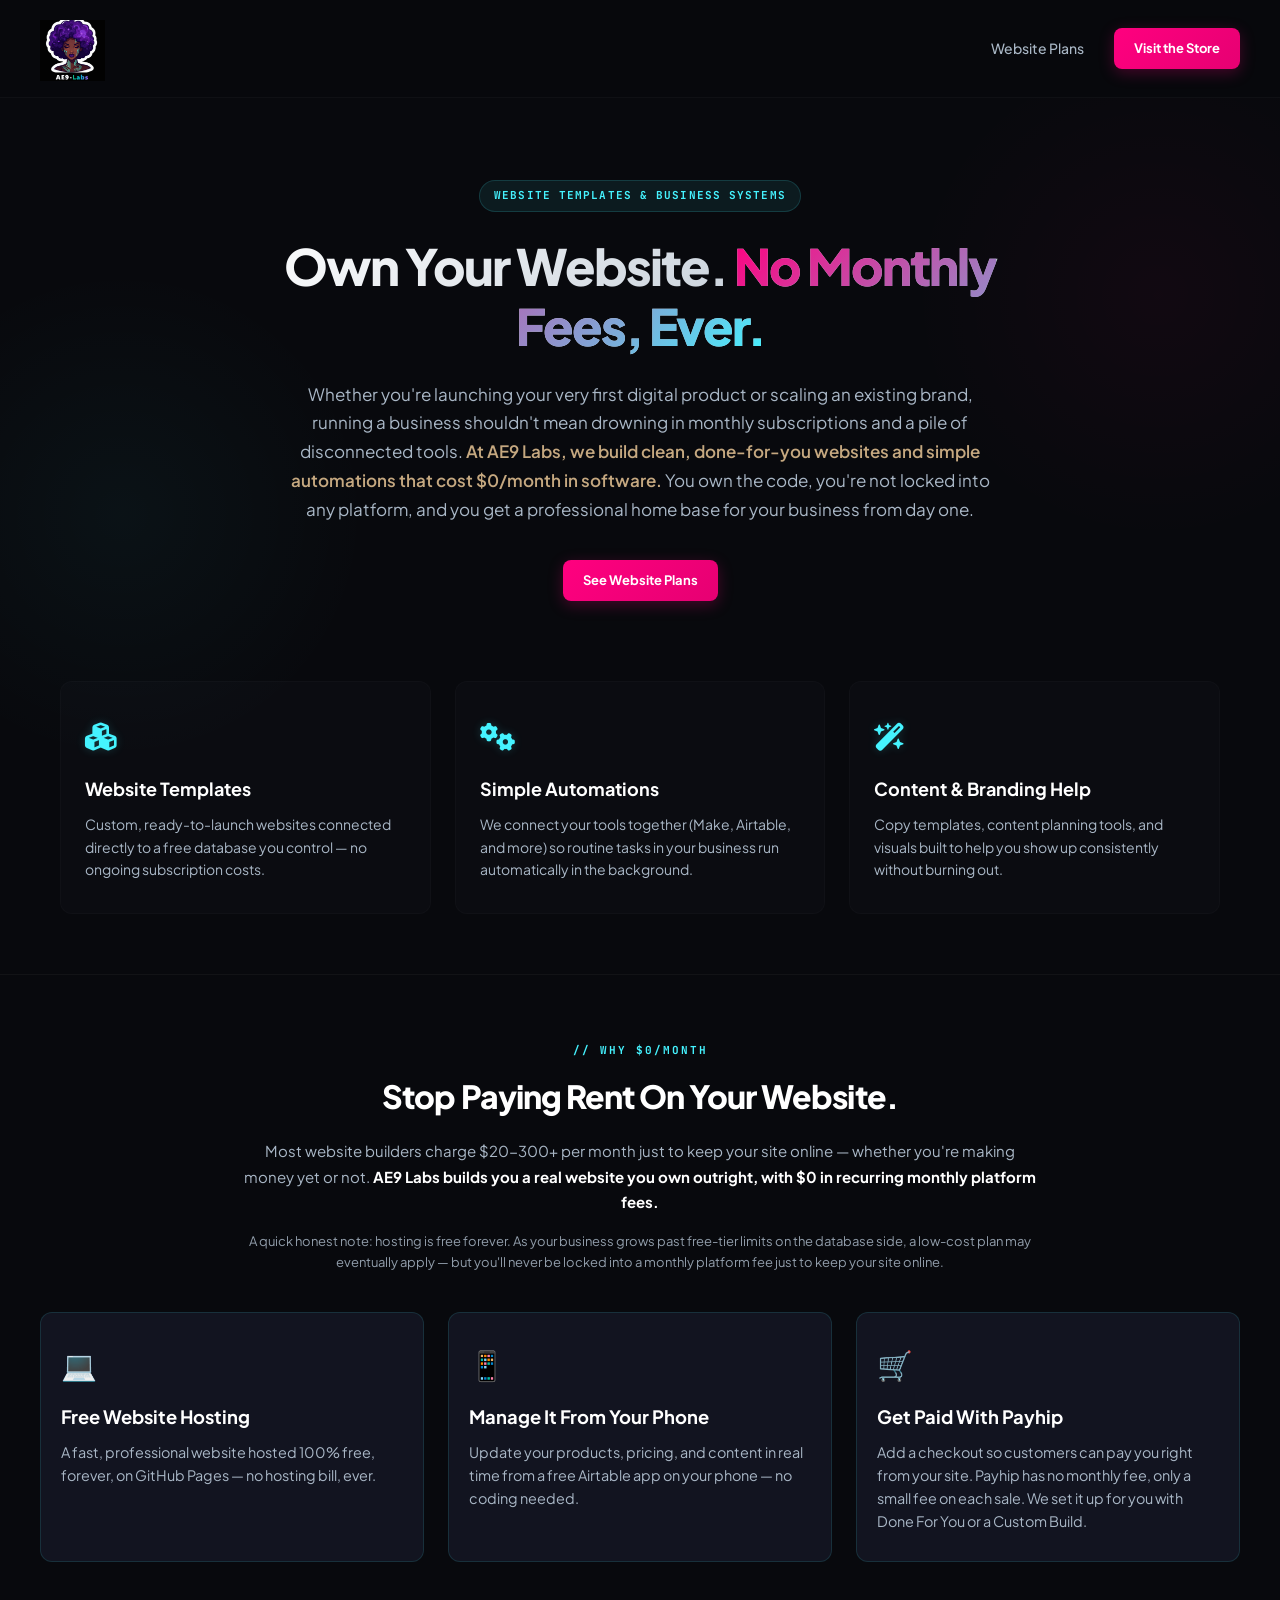
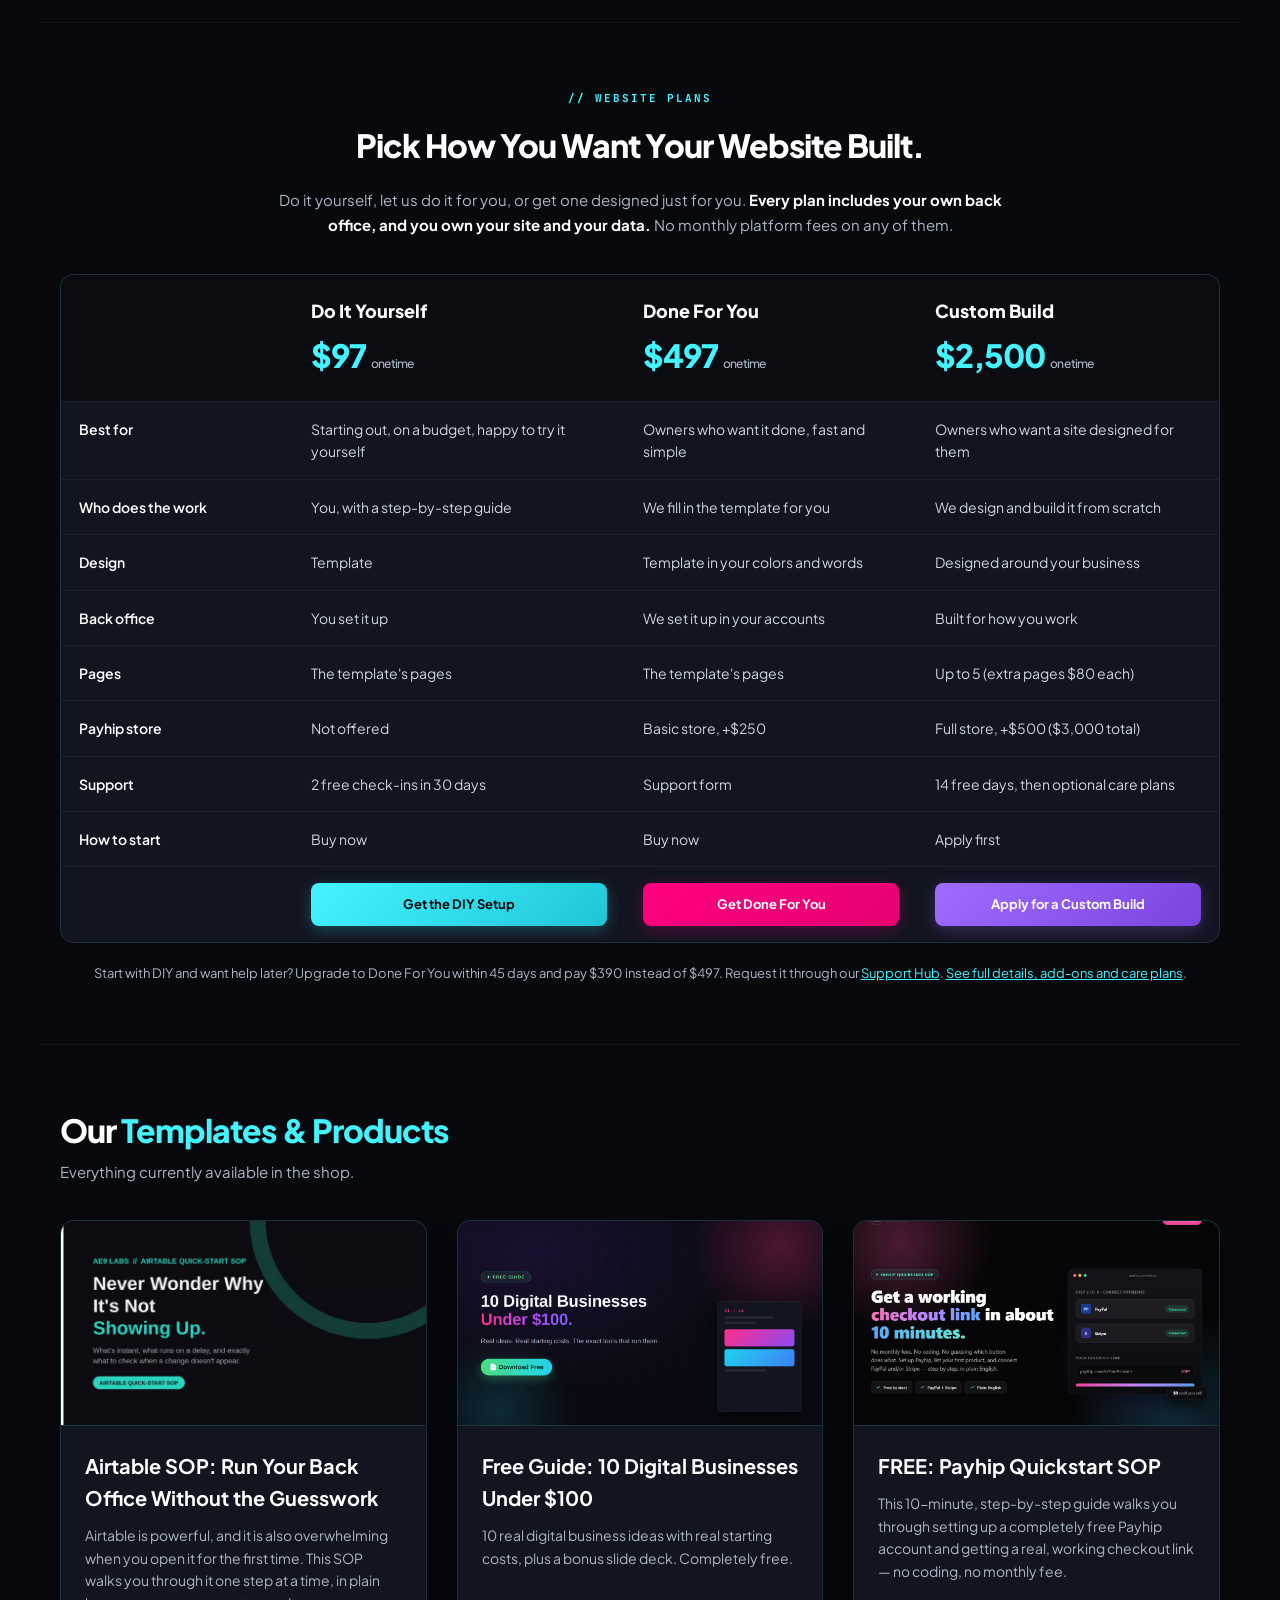
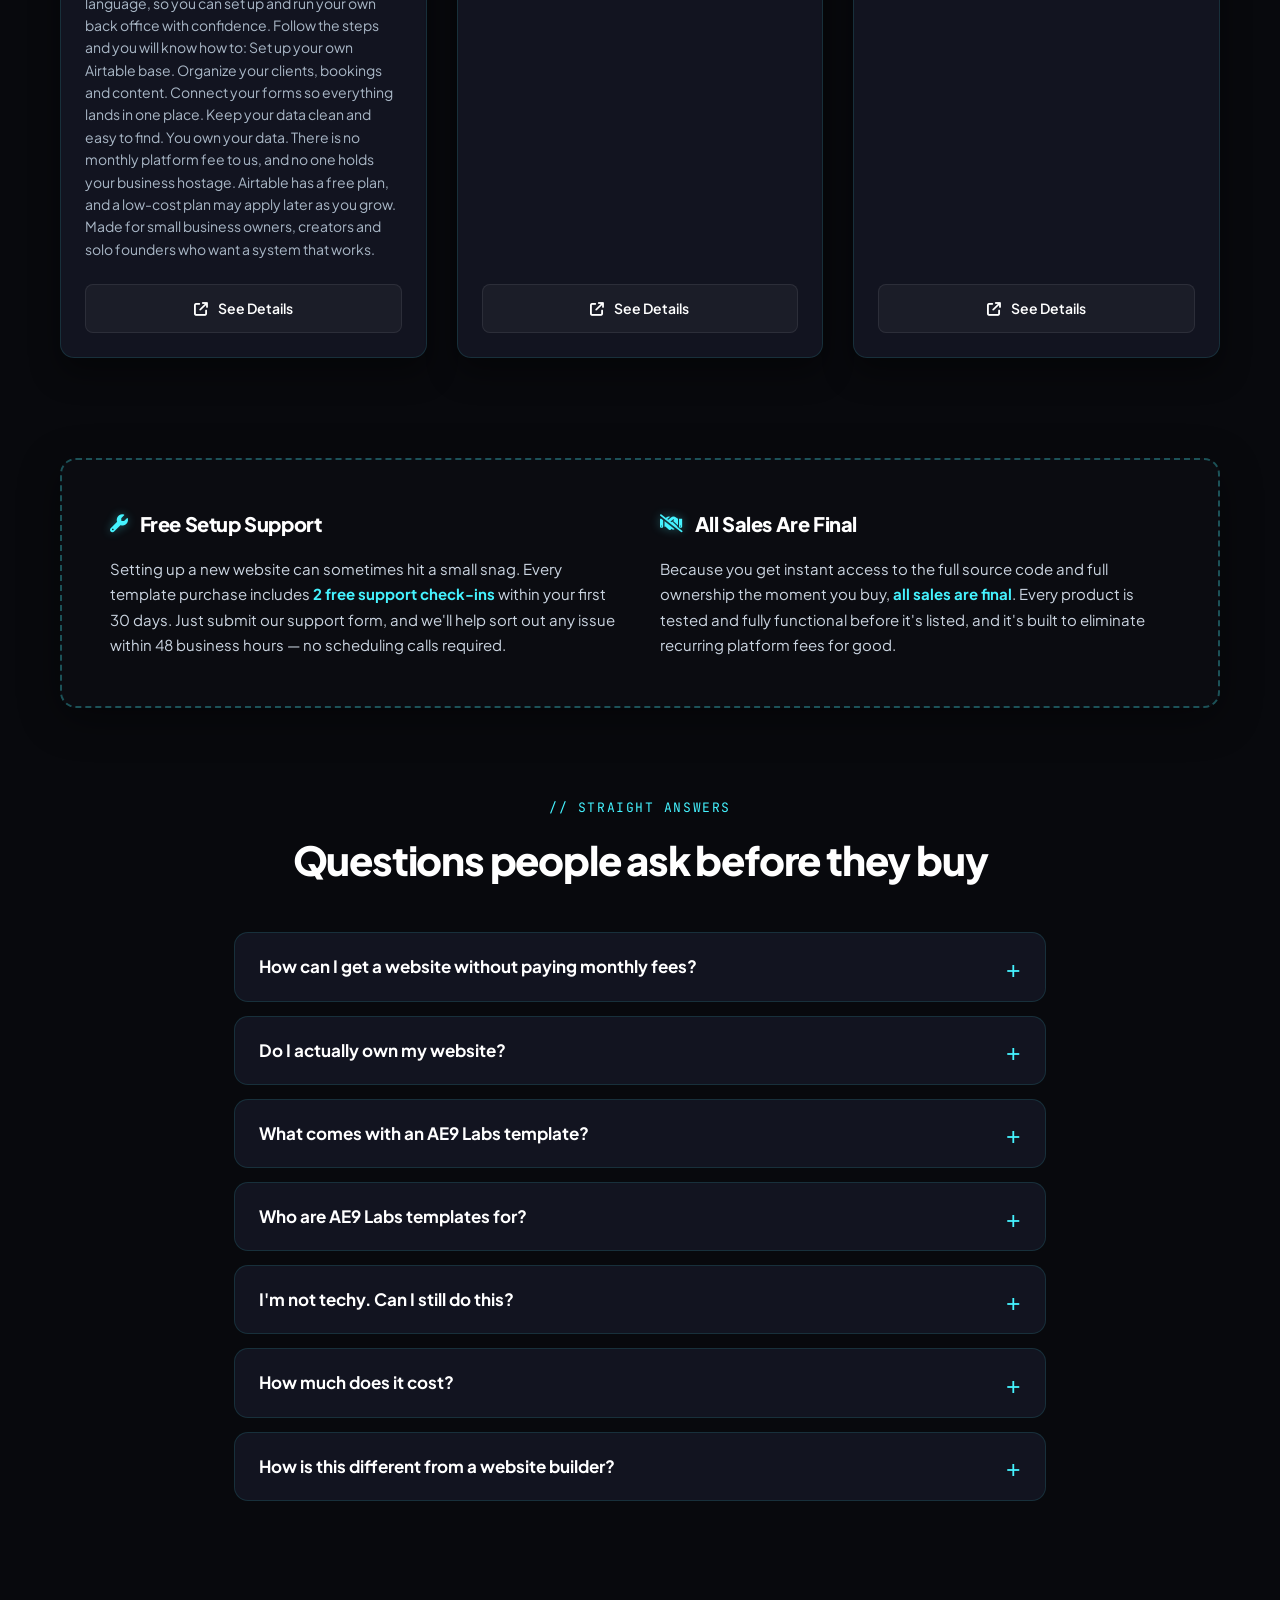
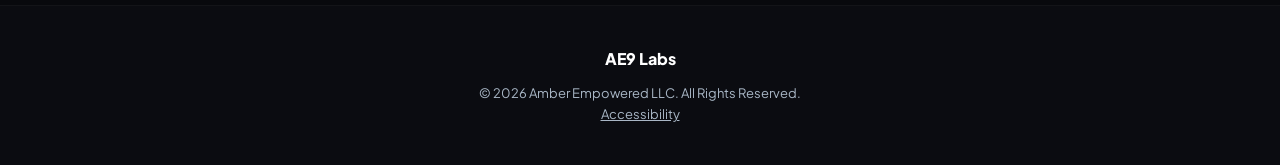
==== commit f774c574: "Update index.html" ====
--- a/index.html
+++ b/index.html
@@ -718,9 +718,9 @@
                 </div>
 
                 <div class="architecture-card">
-                    <div class="card-icon-emoji">🤖</div>
-                    <h3>Automated Content Tools</h3>
-                    <p>Optional automated workflows that help generate short-form video content for you, so marketing takes less of your time.</p>
+                    <div class="card-icon-emoji">🛒</div>
+                    <h3>Get Paid With Payhip</h3>
+                    <p>Add a checkout so customers can pay you right from your site. Payhip has no monthly fee, only a small fee on each sale. We set it up for you with Done For You or a Custom Build.</p>
                 </div>
             </div>
         </div>
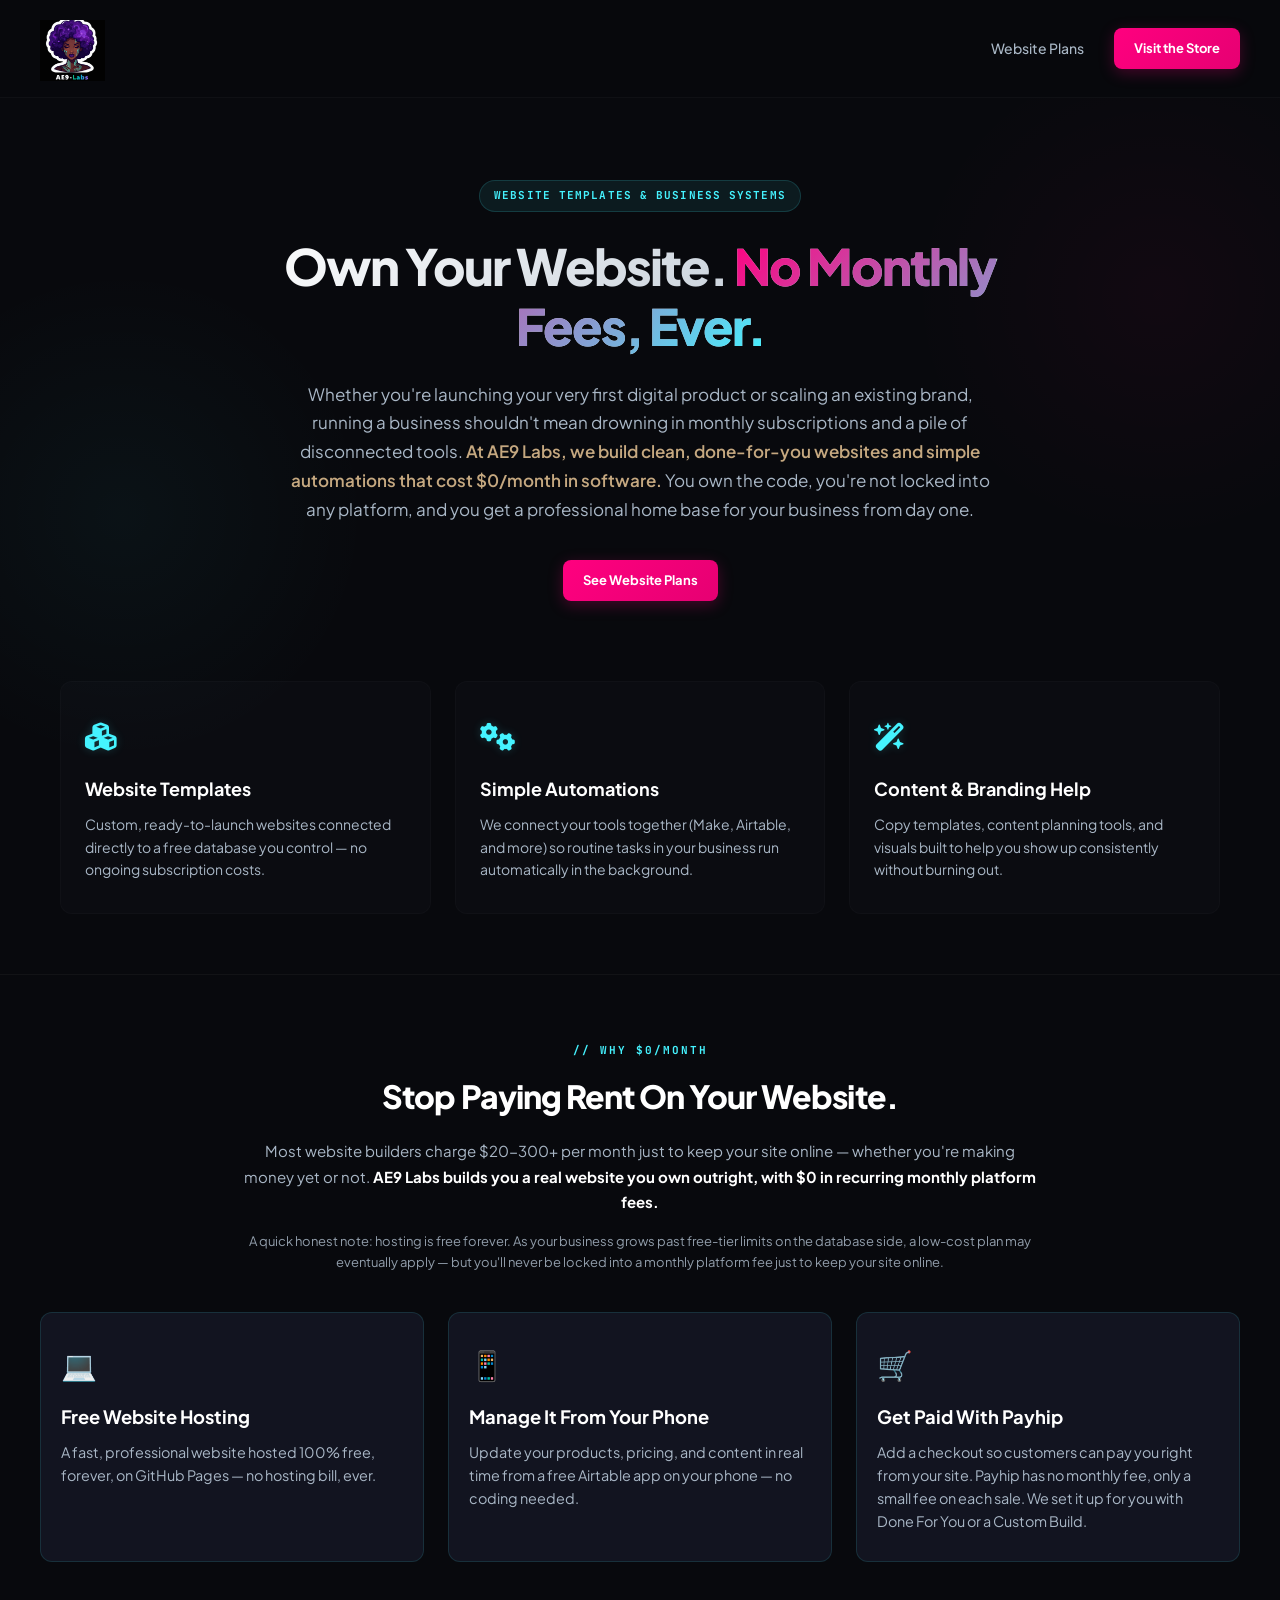
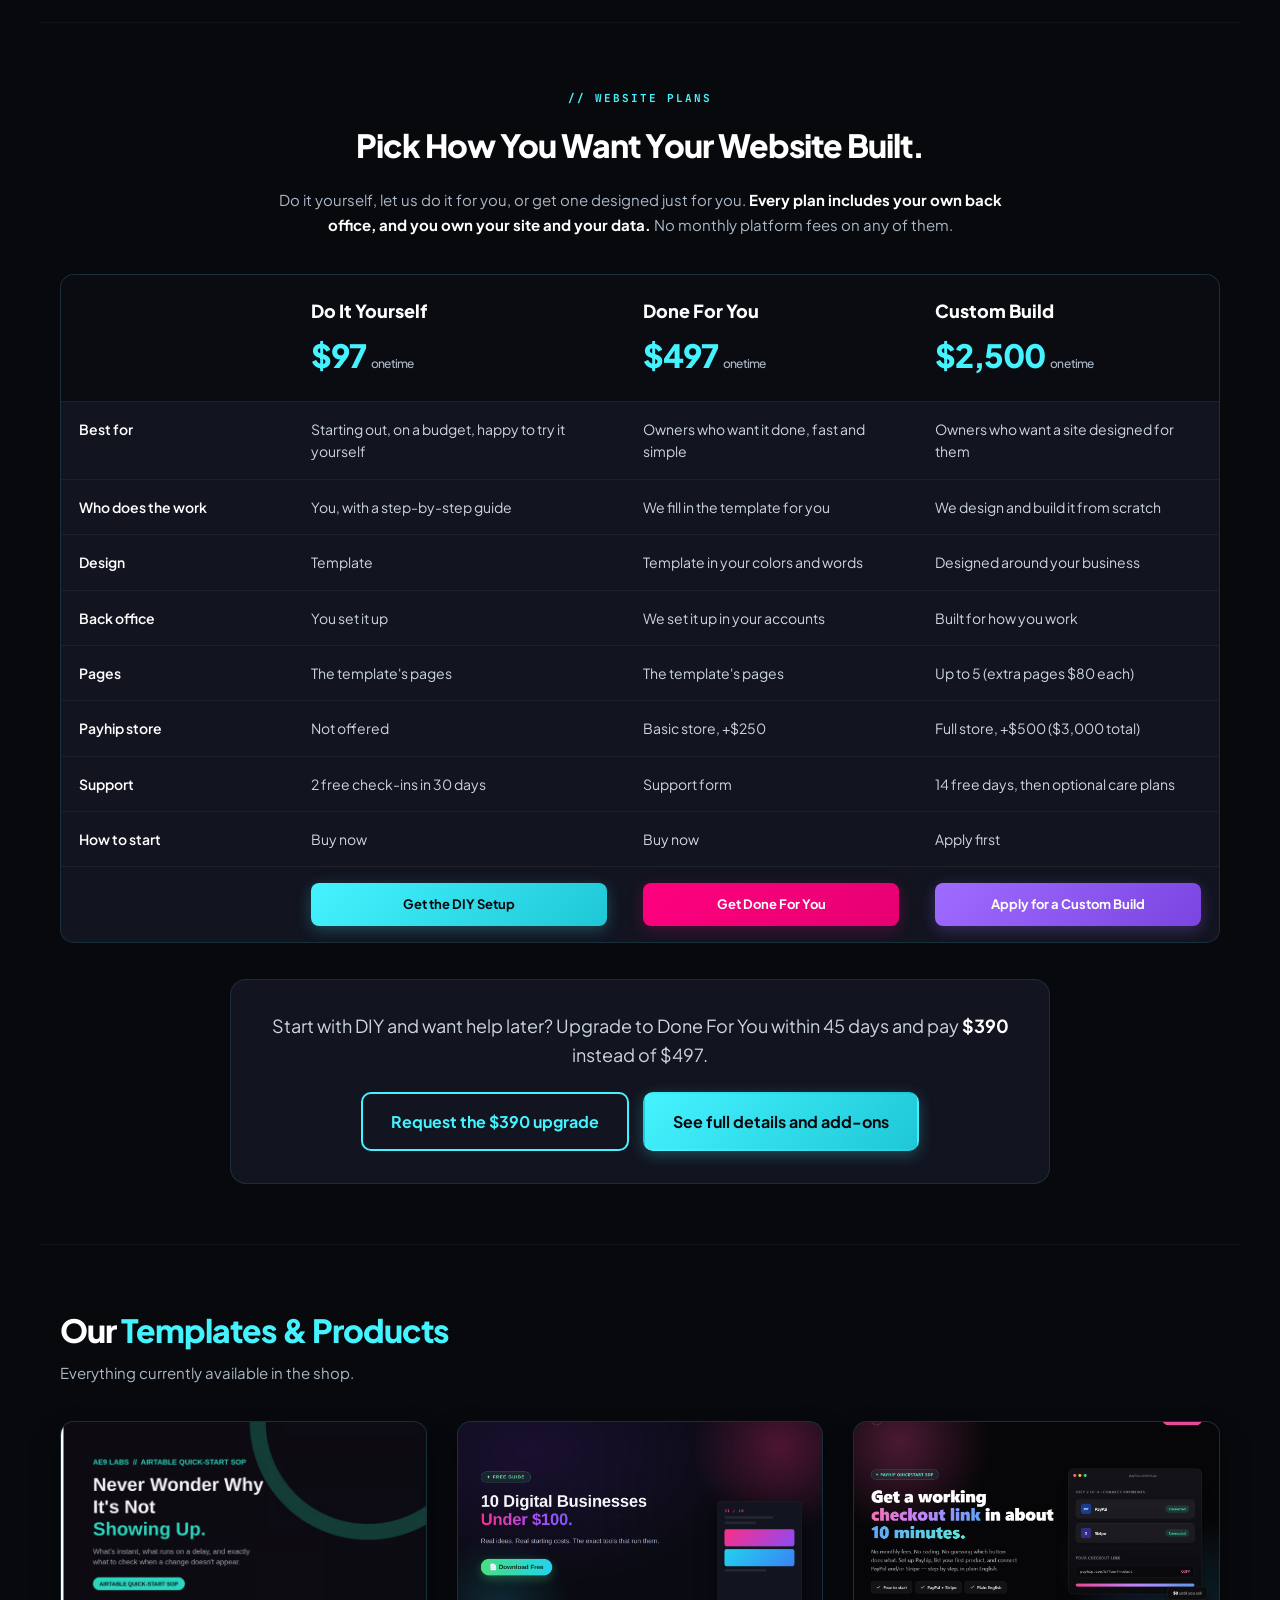
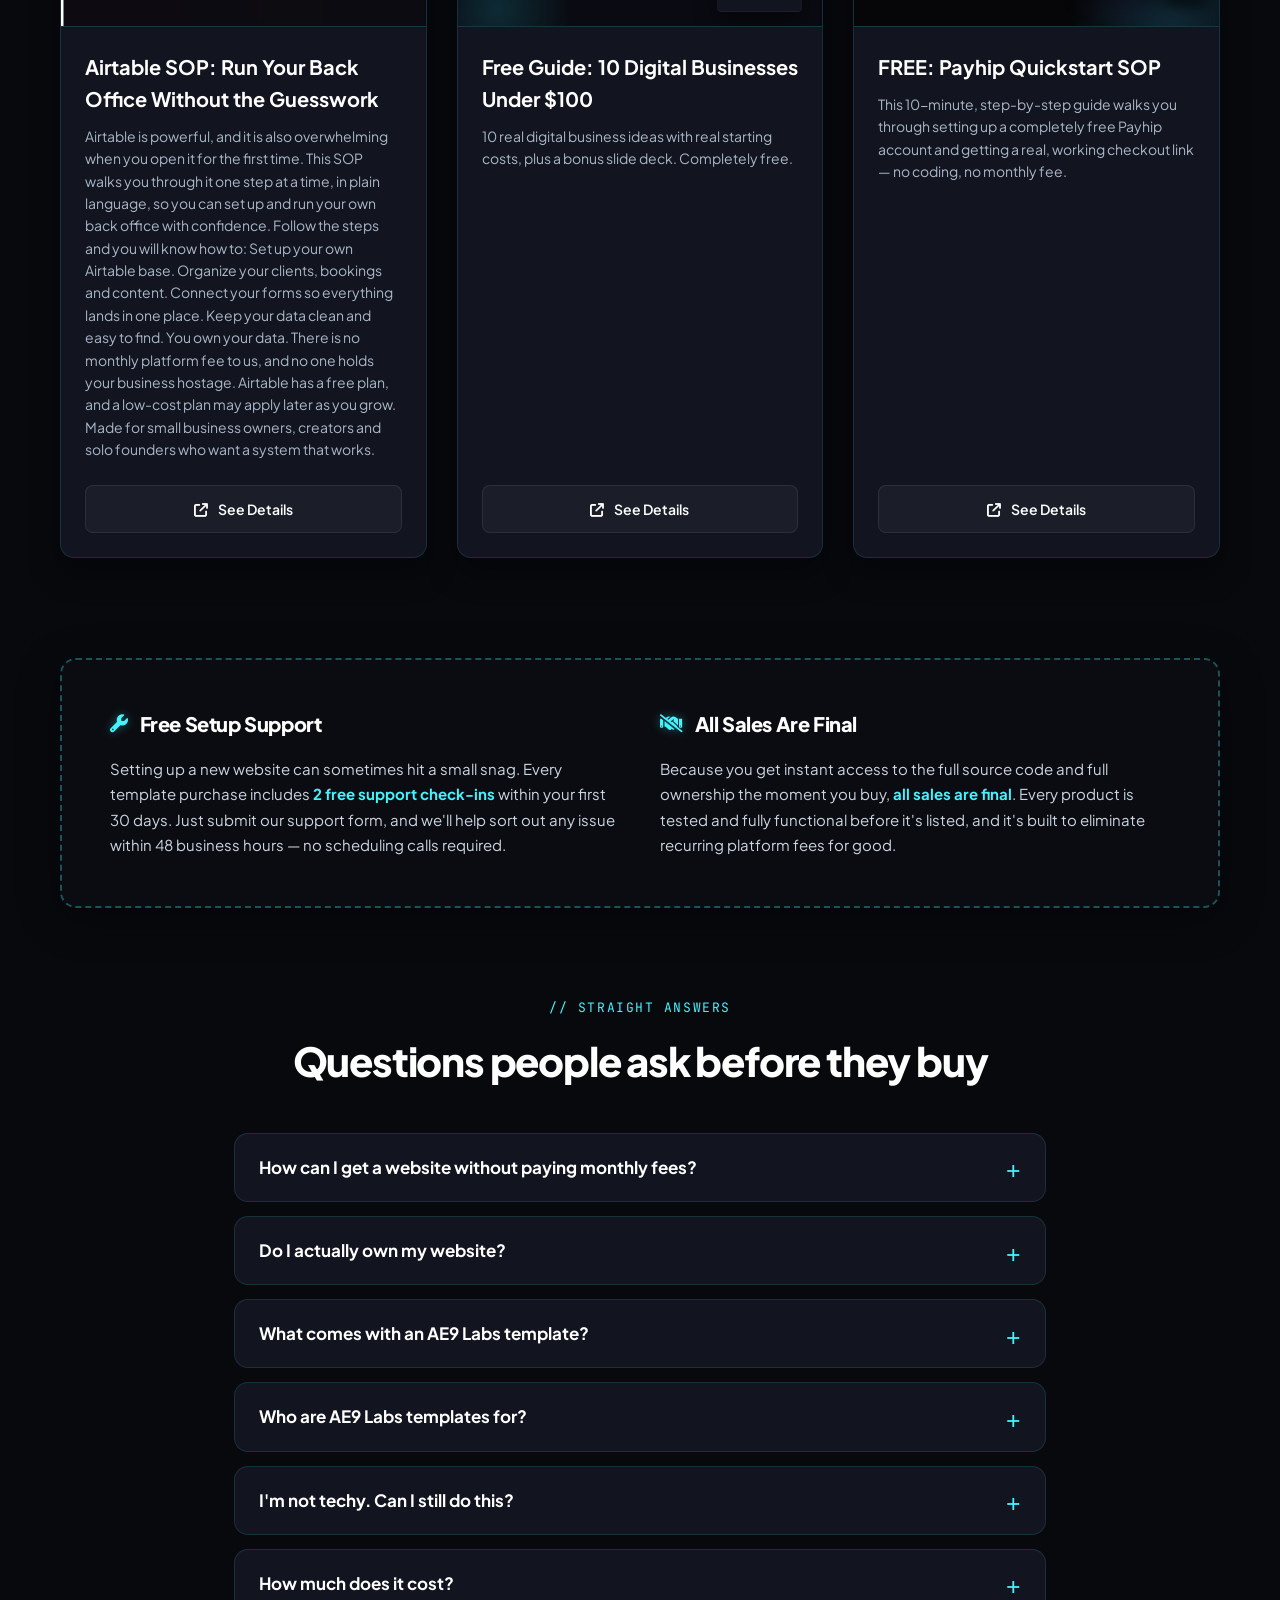
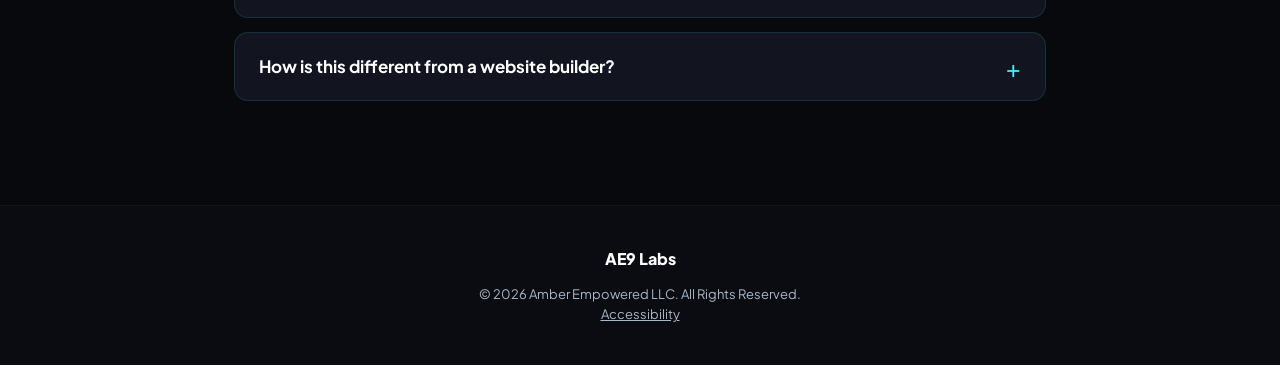
==== commit 1dc5fc22: "Enhance plans section with upgrade information Added a new section for upgrade options with buttons." ====
--- a/index.html
+++ b/index.html
@@ -746,6 +746,13 @@
         .plans-btn:hover { transform: translateY(-1px); }
         .plans-foot { font-size: 13px; color: var(--text-muted); margin-top: 20px; }
         .plans-foot a { color: var(--accent-cyber); }
+        .plans-more { max-width: 820px; margin: 36px auto 0; padding: 32px 28px; background: var(--bg-card); border: 1px solid var(--border-glow); border-radius: 16px; text-align: center; }
+        .plans-more-text { font-size: 18px; line-height: 1.6; color: #cbd5e1; margin: 0 0 22px; }
+        .plans-more-text strong { color: #ffffff; }
+        .plans-more-actions { display: flex; flex-wrap: wrap; gap: 14px; justify-content: center; }
+        .plans-more-btn { display: inline-block; text-decoration: none; text-align: center; padding: 15px 28px; border-radius: 10px; font-weight: 700; font-size: 16px; border: 2px solid transparent; color: #08090d; background: linear-gradient(135deg, #45f3ff 0%, #1fc7d6 100%); box-shadow: 0 4px 15px rgba(69, 243, 255, 0.25); }
+        .plans-more-btn.ghost { background: transparent; color: #45f3ff; border: 2px solid #45f3ff; box-shadow: none; }
+        .plans-more-btn:hover { transform: translateY(-1px); }
     </style>
     <section class="plans-section" id="plans">
         <span class="architecture-tag">// Website Plans</span>
@@ -783,7 +790,40 @@
                 </tbody>
             </table>
         </div>
-        <p class="plans-foot">Start with DIY and want help later? Upgrade to Done For You within 45 days and pay $390 instead of $497. Request it through our <a href="https://airtable.com/app2dNCzkf61VdNKa/shrKN8thfLegxZSYL" target="_blank" rel="noopener noreferrer">Support Hub</a>. <a href="services.html">See full details, add-ons and care plans</a>.</p>
+        <div class="plans-more">
+            <p class="plans-more-text">Start with DIY and want help later? Upgrade to Done For You within 45 days and pay <strong>$390</strong> instead of $497.</p>
+            <div class="plans-more-actions">
+                <a href="https://airtable.com/app2dNCzkf61VdNKa/shrKN8thfLegxZSYL" target="_blank" rel="noopener noreferrer" class="plans-more-btn ghost">Request the $390 upgrade</a>
+                <a href="services.html" class="plans-more-btn">See full details and add-ons</a>
+            </div>
+        </div>
+    </section>
+
+    <!-- REVIEWS: stays hidden until real reviews are added. To show it, add real cards below and delete the word hidden from the section tag. Only real reviews with permission. -->
+    <style>
+        .reviews-section { max-width: 1200px; margin: 0 auto; padding: 60px 20px; border-top: 1px solid rgba(255, 255, 255, 0.04); text-align: center; }
+        .reviews-section[hidden] { display: none; }
+        .reviews-grid { display: grid; grid-template-columns: repeat(auto-fit, minmax(280px, 1fr)); gap: 20px; margin-top: 30px; text-align: left; }
+        .review-card { background: var(--bg-card); border: 1px solid rgba(69, 243, 255, 0.25); border-radius: 16px; padding: 24px; }
+        .review-stars { color: var(--accent-gold); letter-spacing: 2px; margin-bottom: 10px; }
+        .review-text { color: var(--text-muted); line-height: 1.6; margin: 0 0 14px; }
+        .review-by { font-weight: 700; margin: 0; }
+        .review-by span { display: block; font-weight: 400; color: var(--text-muted); font-size: 0.9rem; }
+        .review-tag { display: inline-block; margin-top: 8px; font-size: 0.75rem; color: var(--accent-cyber); border: 1px solid rgba(69, 243, 255, 0.4); border-radius: 999px; padding: 2px 10px; }
+    </style>
+    <section class="reviews-section" id="reviews" hidden>
+        <h2 class="section-title">What <span>Clients Say</span></h2>
+        <p class="section-subtitle">Real words from real clients. Some of our first sites were built for free as beta clients, and we label them.</p>
+        <div class="reviews-grid">
+            <!-- COPY THIS CARD FOR EACH REAL REVIEW:
+            <div class="review-card">
+                <div class="review-stars">&#9733;&#9733;&#9733;&#9733;&#9733;</div>
+                <p class="review-text">"Their words here."</p>
+                <p class="review-by">First name <span>Business name</span></p>
+                <span class="review-tag">Beta client</span>
+            </div>
+            -->
+        </div>
     </section>
 
     <!-- Portfolio Showroom -->
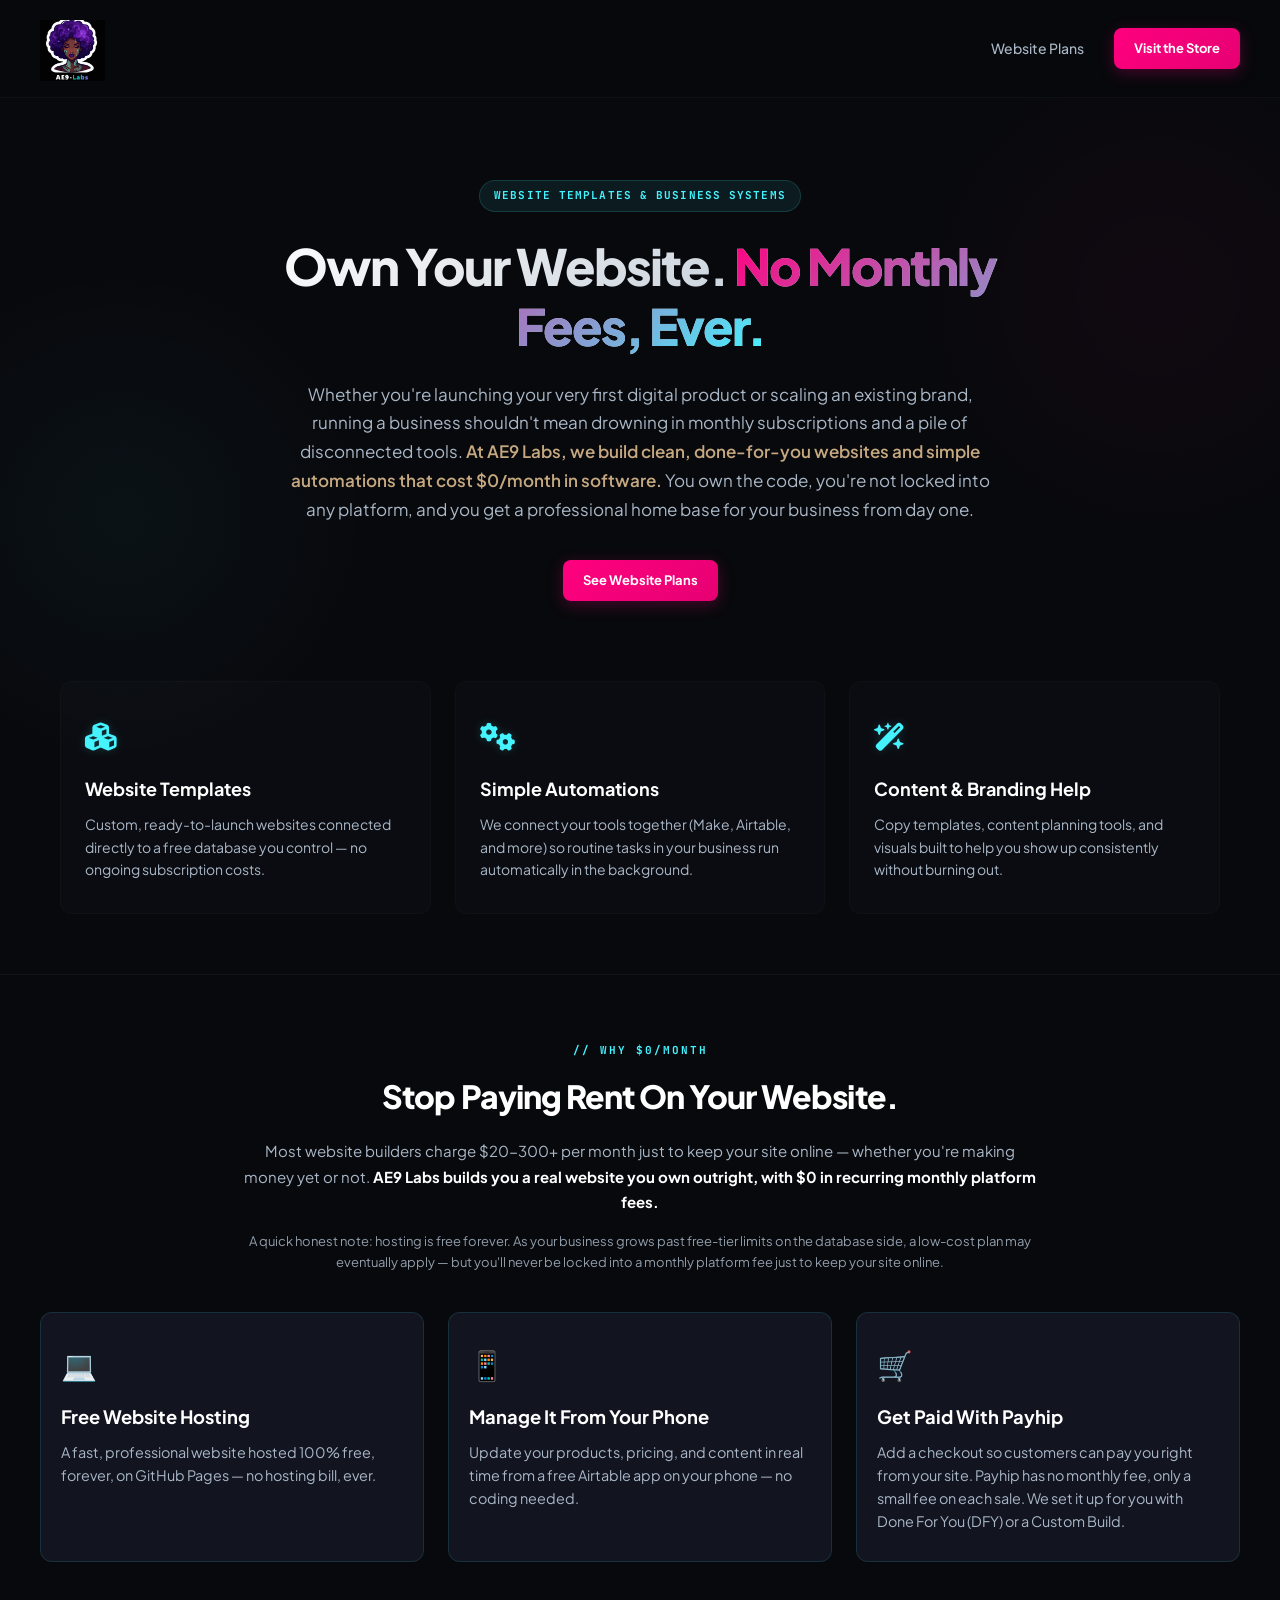
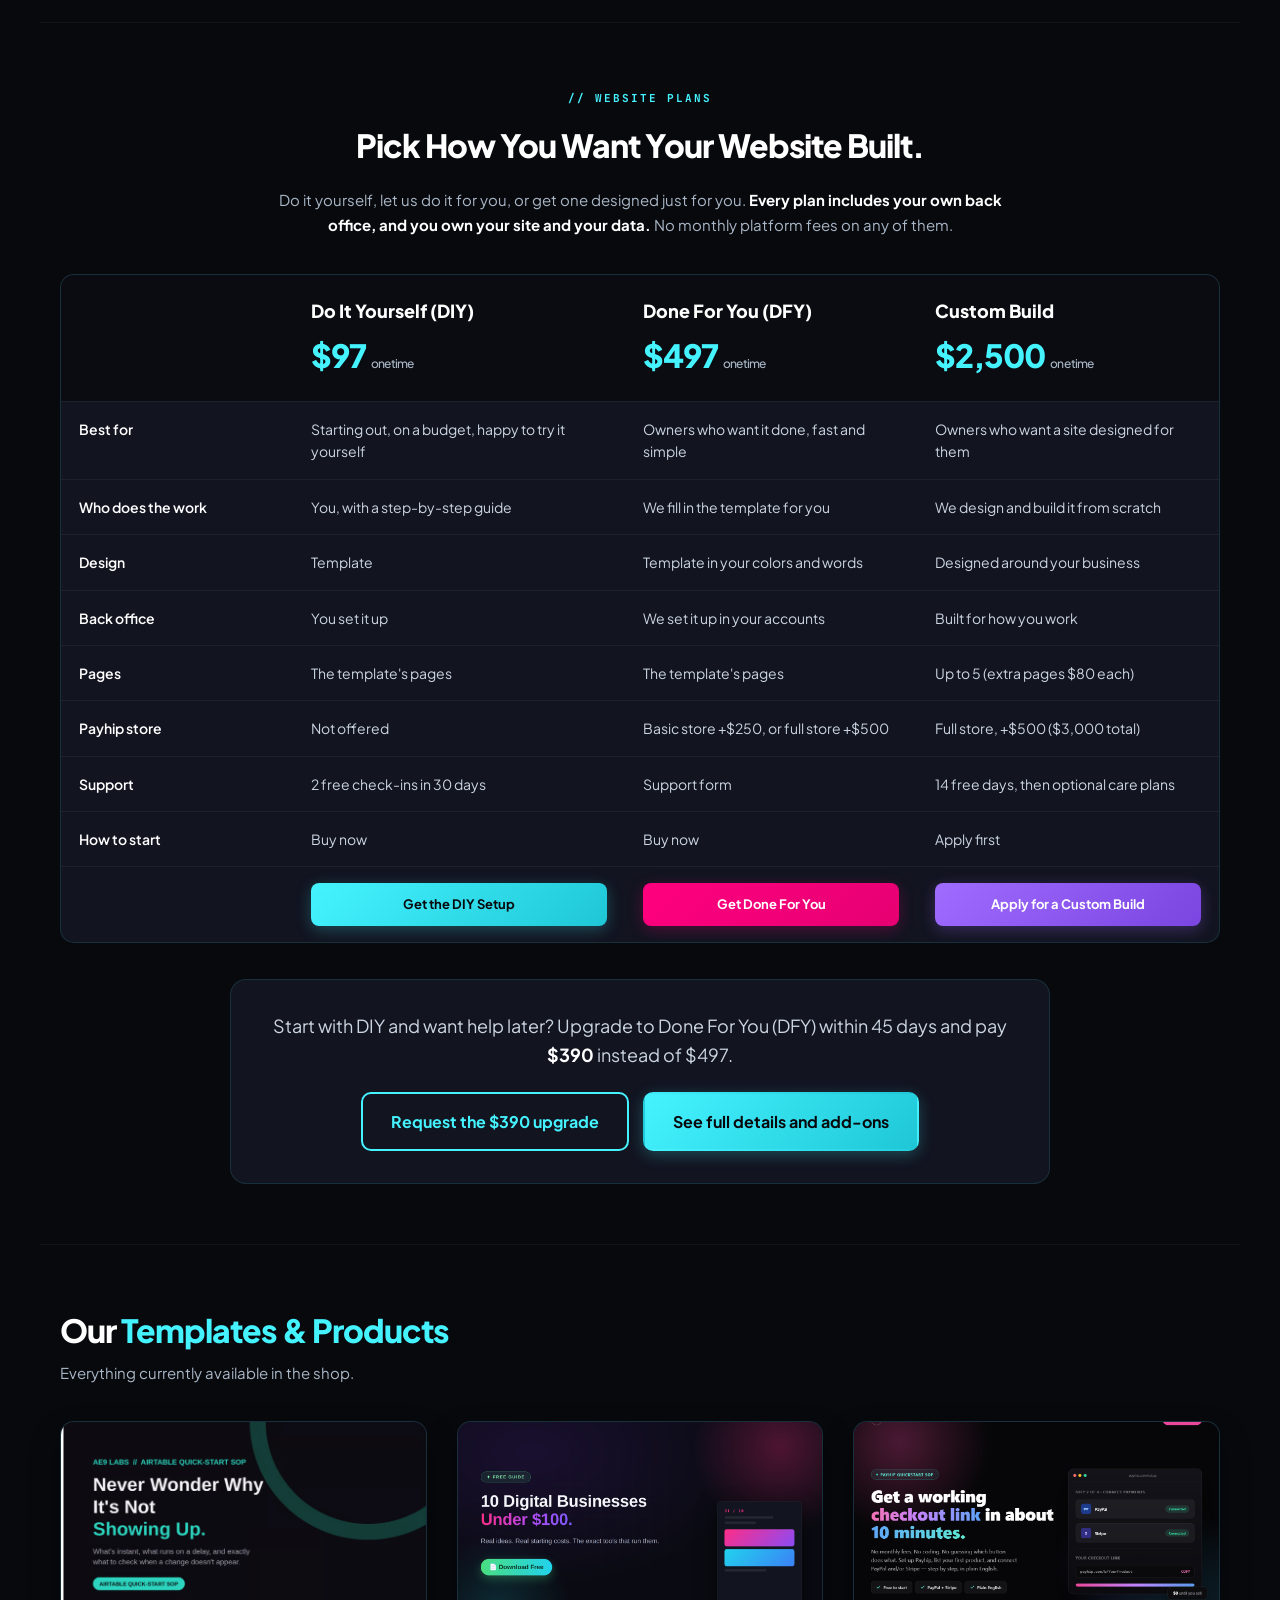
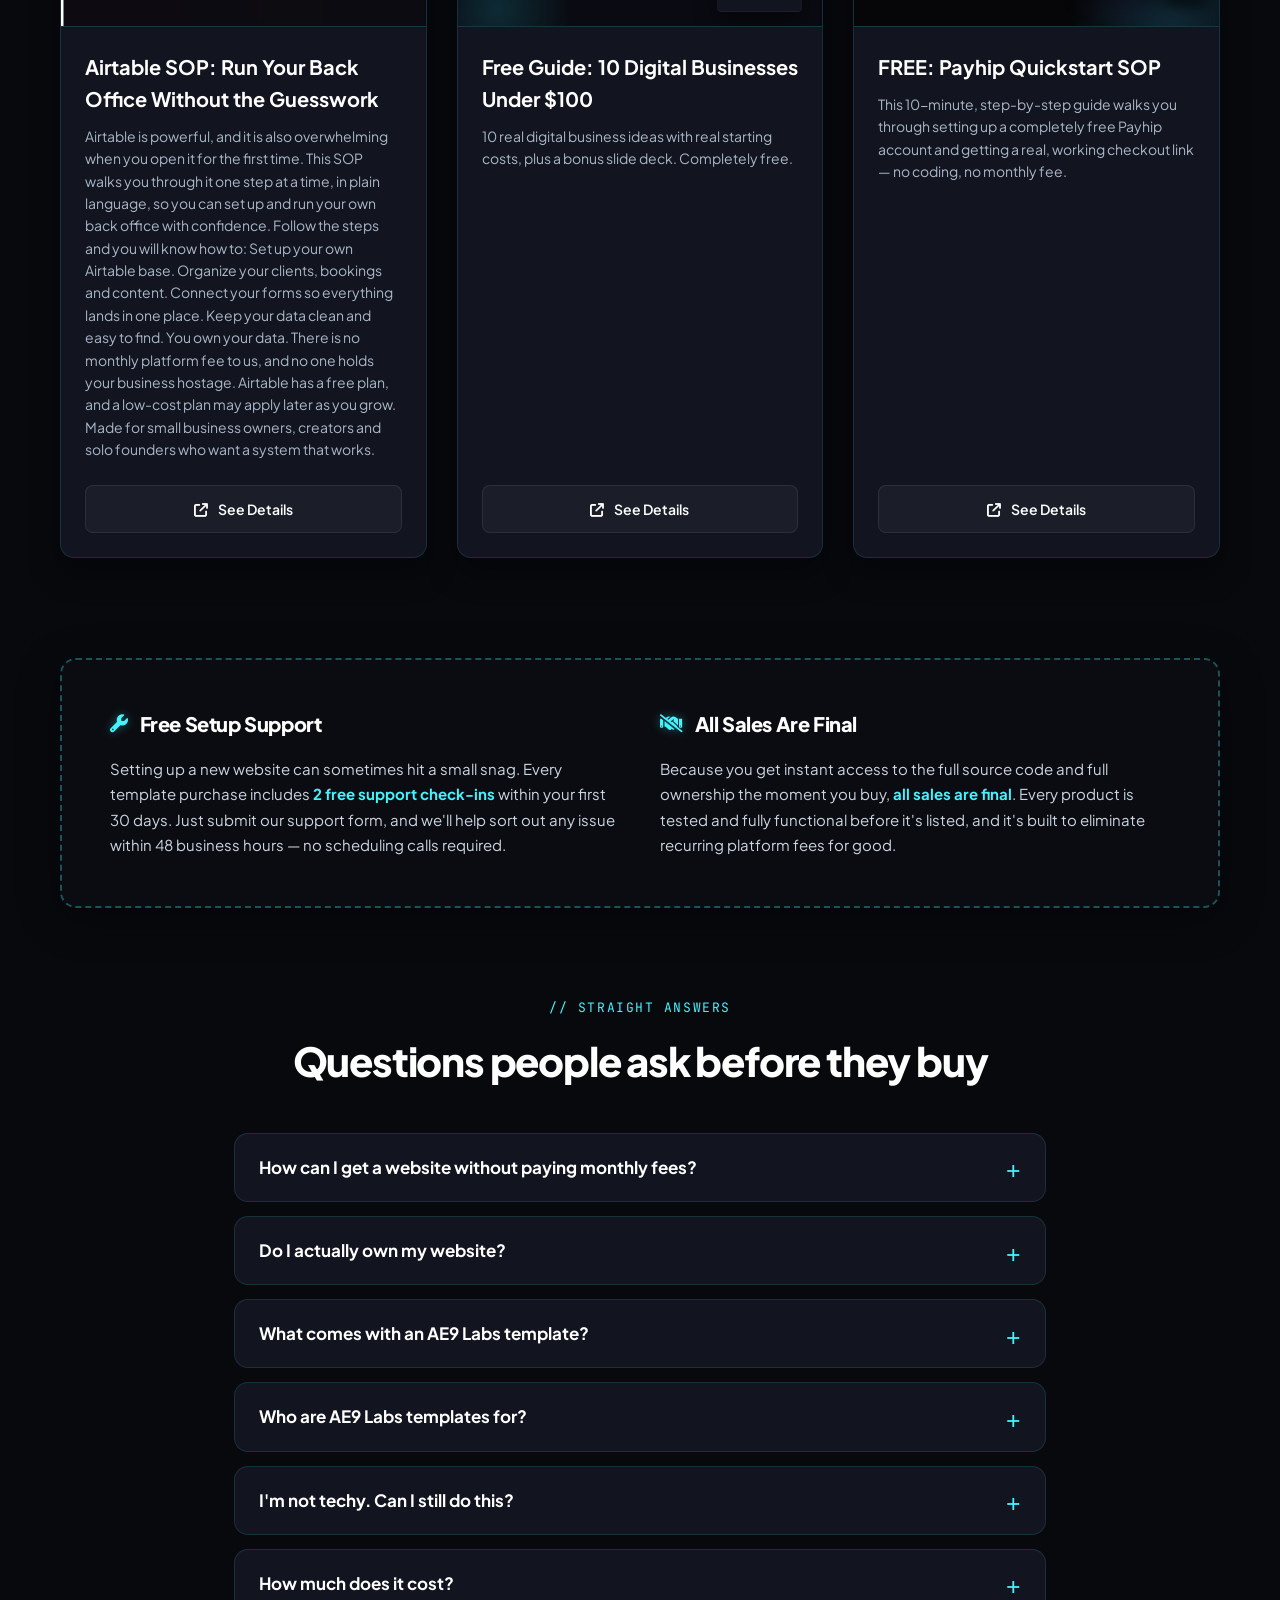
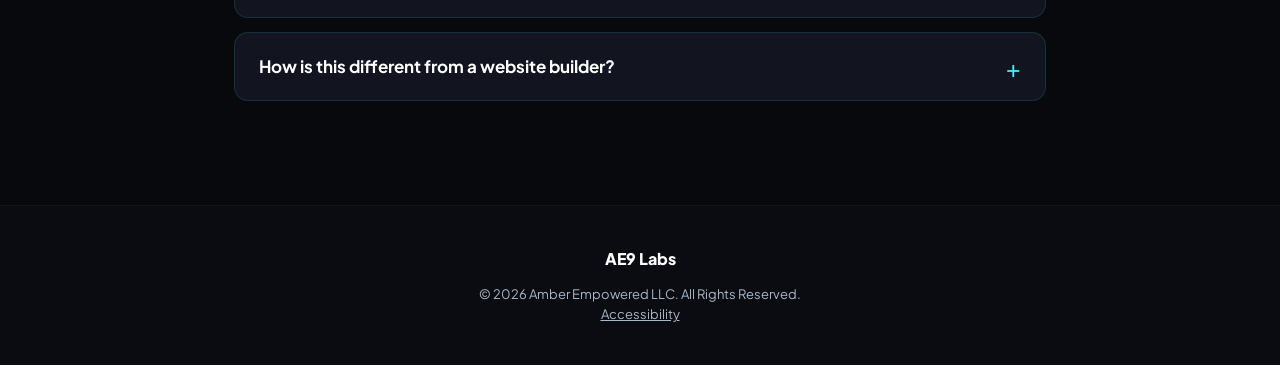
==== commit 658f5e90: "Update text for clarity in index.html" ====
--- a/index.html
+++ b/index.html
@@ -720,7 +720,7 @@
                 <div class="architecture-card">
                     <div class="card-icon-emoji">🛒</div>
                     <h3>Get Paid With Payhip</h3>
-                    <p>Add a checkout so customers can pay you right from your site. Payhip has no monthly fee, only a small fee on each sale. We set it up for you with Done For You or a Custom Build.</p>
+                    <p>Add a checkout so customers can pay you right from your site. Payhip has no monthly fee, only a small fee on each sale. We set it up for you with Done For You (DFY) or a Custom Build.</p>
                 </div>
             </div>
         </div>
@@ -767,8 +767,8 @@
                 <thead>
                     <tr>
                         <th></th>
-                        <th><span class="plan-name">Do It Yourself</span><span class="plan-price">$97 <small>one time</small></span></th>
-                        <th><span class="plan-name">Done For You</span><span class="plan-price">$497 <small>one time</small></span></th>
+                        <th><span class="plan-name">Do It Yourself (DIY)</span><span class="plan-price">$97 <small>one time</small></span></th>
+                        <th><span class="plan-name">Done For You (DFY)</span><span class="plan-price">$497 <small>one time</small></span></th>
                         <th><span class="plan-name">Custom Build</span><span class="plan-price">$2,500 <small>one time</small></span></th>
                     </tr>
                 </thead>
@@ -778,7 +778,7 @@
                     <tr><td>Design</td><td>Template</td><td>Template in your colors and words</td><td>Designed around your business</td></tr>
                     <tr><td>Back office</td><td>You set it up</td><td>We set it up in your accounts</td><td>Built for how you work</td></tr>
                     <tr><td>Pages</td><td>The template's pages</td><td>The template's pages</td><td>Up to 5 (extra pages $80 each)</td></tr>
-                    <tr><td>Payhip store</td><td>Not offered</td><td>Basic store, +$250</td><td>Full store, +$500 ($3,000 total)</td></tr>
+                    <tr><td>Payhip store</td><td>Not offered</td><td>Basic store +$250, or full store +$500</td><td>Full store, +$500 ($3,000 total)</td></tr>
                     <tr><td>Support</td><td>2 free check-ins in 30 days</td><td>Support form</td><td>14 free days, then optional care plans</td></tr>
                     <tr><td>How to start</td><td>Buy now</td><td>Buy now</td><td>Apply first</td></tr>
                     <tr>
@@ -791,7 +791,7 @@
             </table>
         </div>
         <div class="plans-more">
-            <p class="plans-more-text">Start with DIY and want help later? Upgrade to Done For You within 45 days and pay <strong>$390</strong> instead of $497.</p>
+            <p class="plans-more-text">Start with DIY and want help later? Upgrade to Done For You (DFY) within 45 days and pay <strong>$390</strong> instead of $497.</p>
             <div class="plans-more-actions">
                 <a href="https://airtable.com/app2dNCzkf61VdNKa/shrKN8thfLegxZSYL" target="_blank" rel="noopener noreferrer" class="plans-more-btn ghost">Request the $390 upgrade</a>
                 <a href="services.html" class="plans-more-btn">See full details and add-ons</a>
@@ -947,7 +947,7 @@
 
     <details>
         <summary>How much does it cost?</summary>
-        <p>DIY is $97, one time. Done For You is $497, and AE9 Labs fills in the template for you. A Custom Build is $2,500, designed around your business, and you apply first. A Payhip store can be added on. No monthly platform fees on any of it. See the full breakdown on the <a href="services.html" style="color:var(--accent-cyber);">Services and Pricing page</a>.</p>
+        <p>DIY is $97, one time. Done For You (DFY) is $497, and AE9 Labs fills in the template for you. A Custom Build is $2,500, designed around your business, and you apply first. A Payhip store can be added on. No monthly platform fees on any of it. See the full breakdown on the <a href="services.html" style="color:var(--accent-cyber);">Services and Pricing page</a>.</p>
     </details>
 
     <details>
@@ -991,7 +991,7 @@
     {
       "@type": "Question",
       "name": "How much does it cost?",
-      "acceptedAnswer": { "@type": "Answer", "text": "DIY is $97, one time. Done For You is $497, and AE9 Labs fills in the template for you. A Custom Build is $2,500, designed around your business, and you apply first. A Payhip store can be added on. No monthly platform fees on any of it. See the full breakdown on the Services and Pricing page." }
+      "acceptedAnswer": { "@type": "Answer", "text": "DIY is $97, one time. Done For You (DFY) is $497, and AE9 Labs fills in the template for you. A Custom Build is $2,500, designed around your business, and you apply first. A Payhip store can be added on. No monthly platform fees on any of it. See the full breakdown on the Services and Pricing page." }
     },
     {
       "@type": "Question",
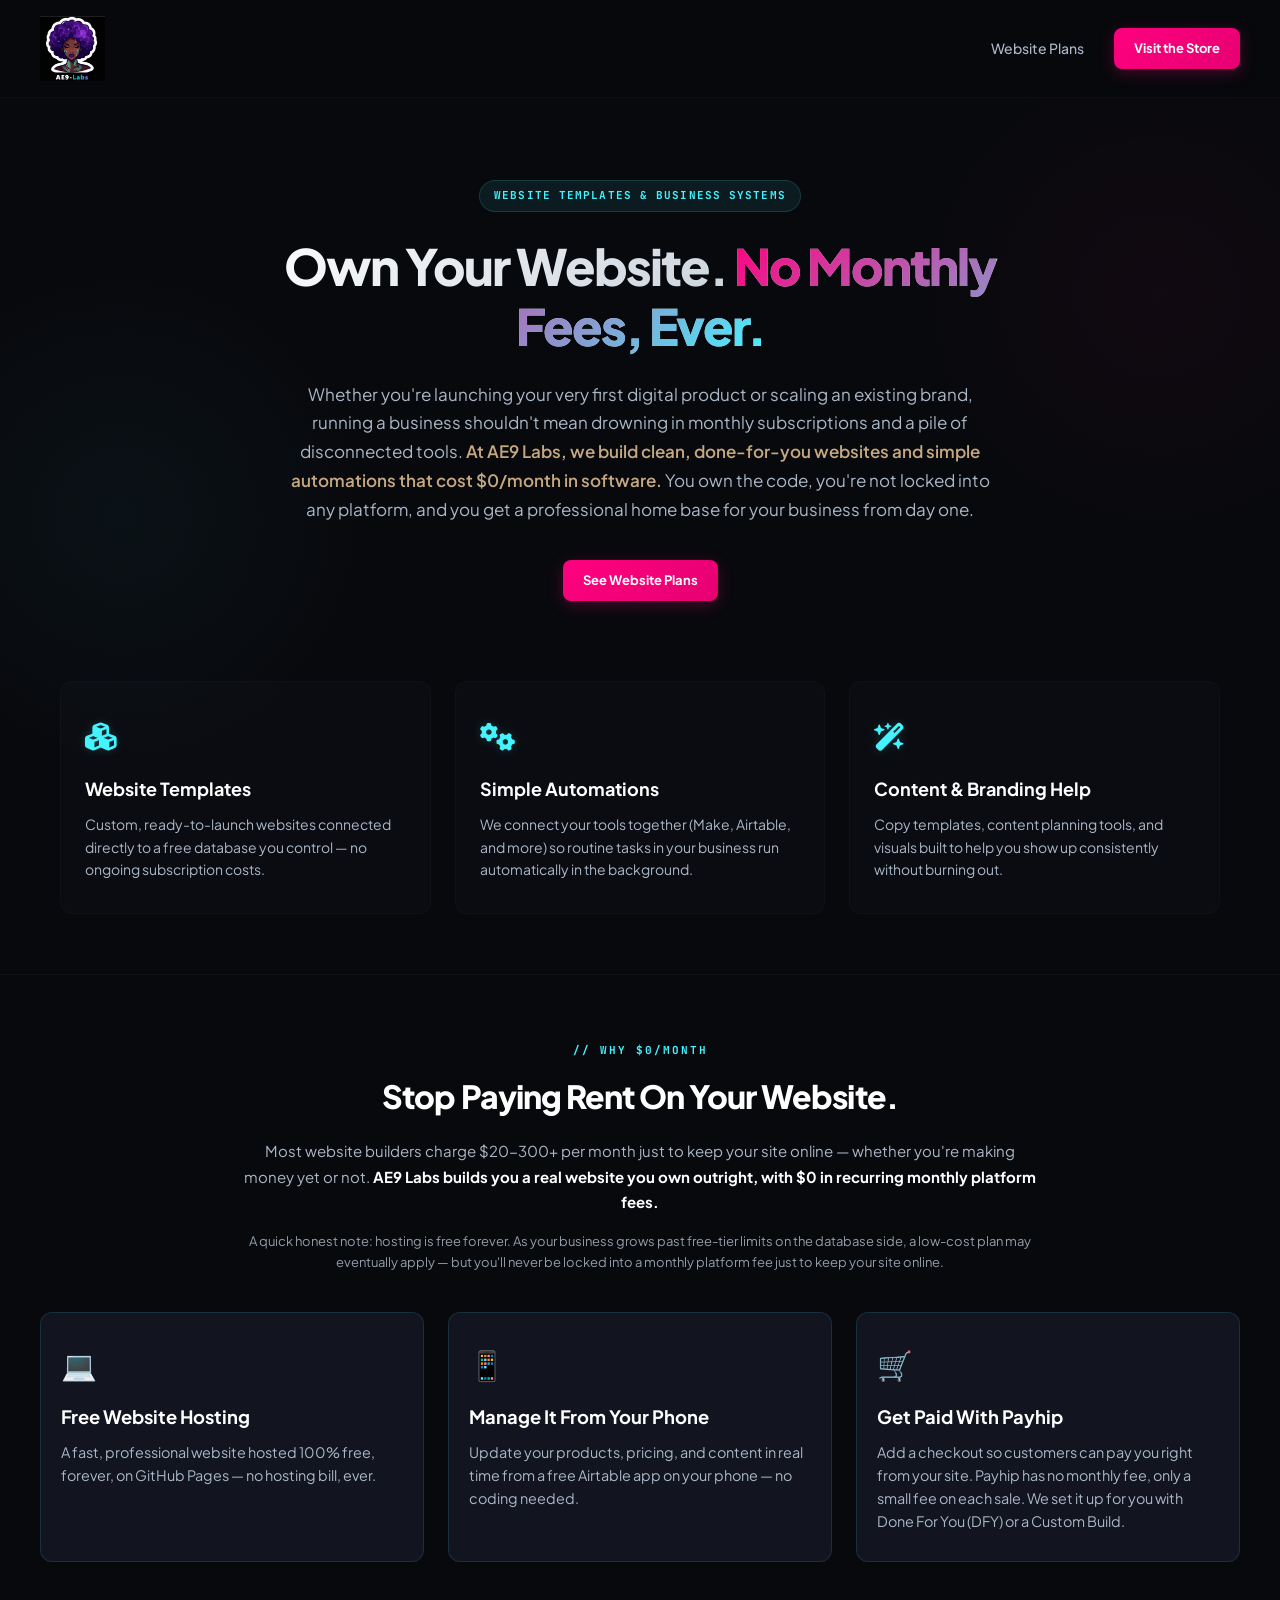
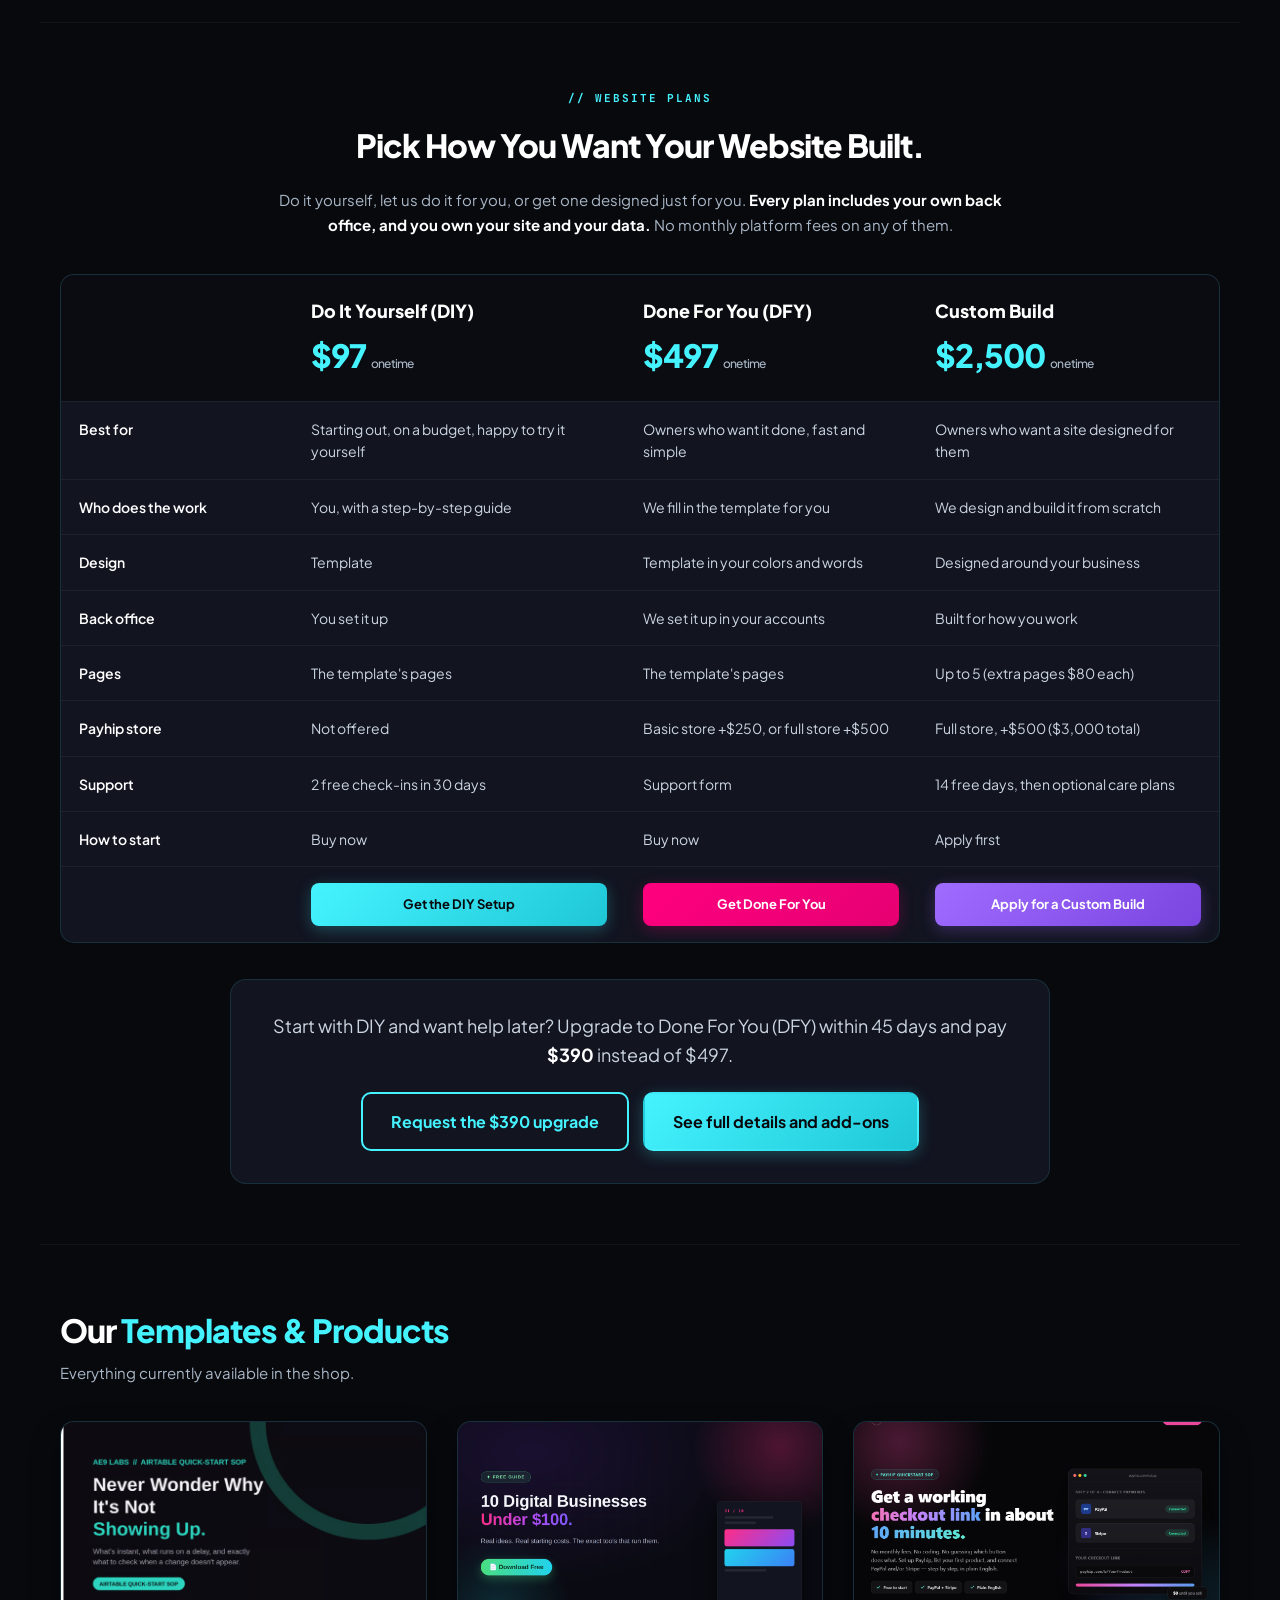
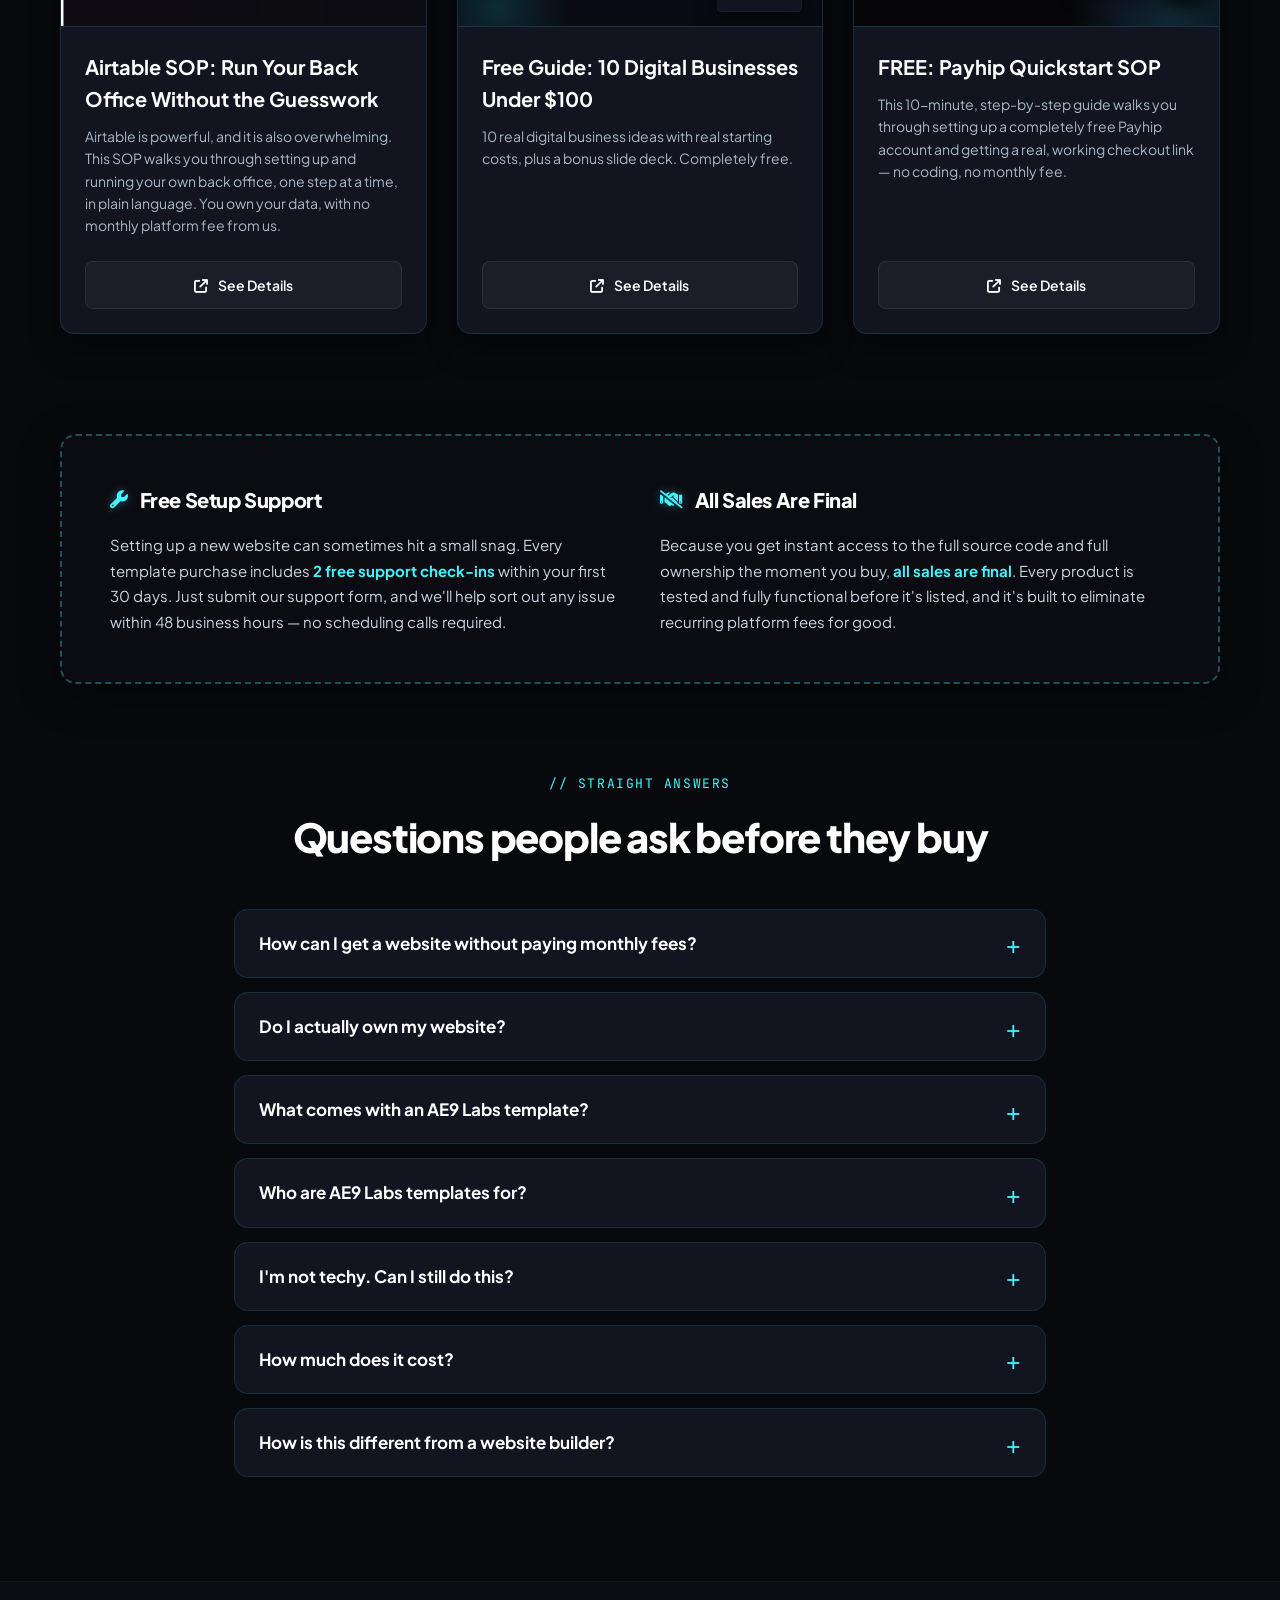
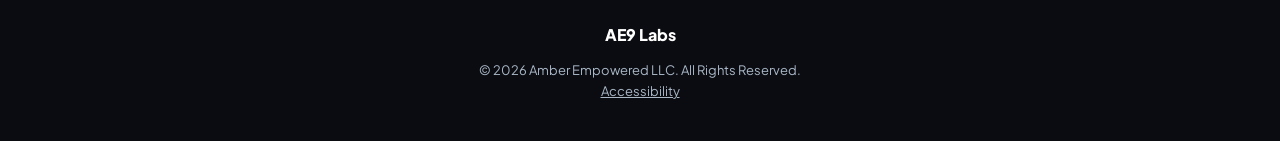
==== commit 21094ed7: "Update index.html" ====
--- a/index.html
+++ b/index.html
@@ -102,12 +102,11 @@
         }
 
         .logo-image {
-            height: 65px; 
-            width: auto;
-            object-fit: contain;
-            transition: transform 0.3s ease;
-            clip-path: inset(4px 0 0 0);
-        }
+    height: 65px;
+    width: auto;
+    object-fit: contain;
+    transition: transform 0.3s ease;
+}
 
         .logo-image:hover {
             transform: scale(1.05); 
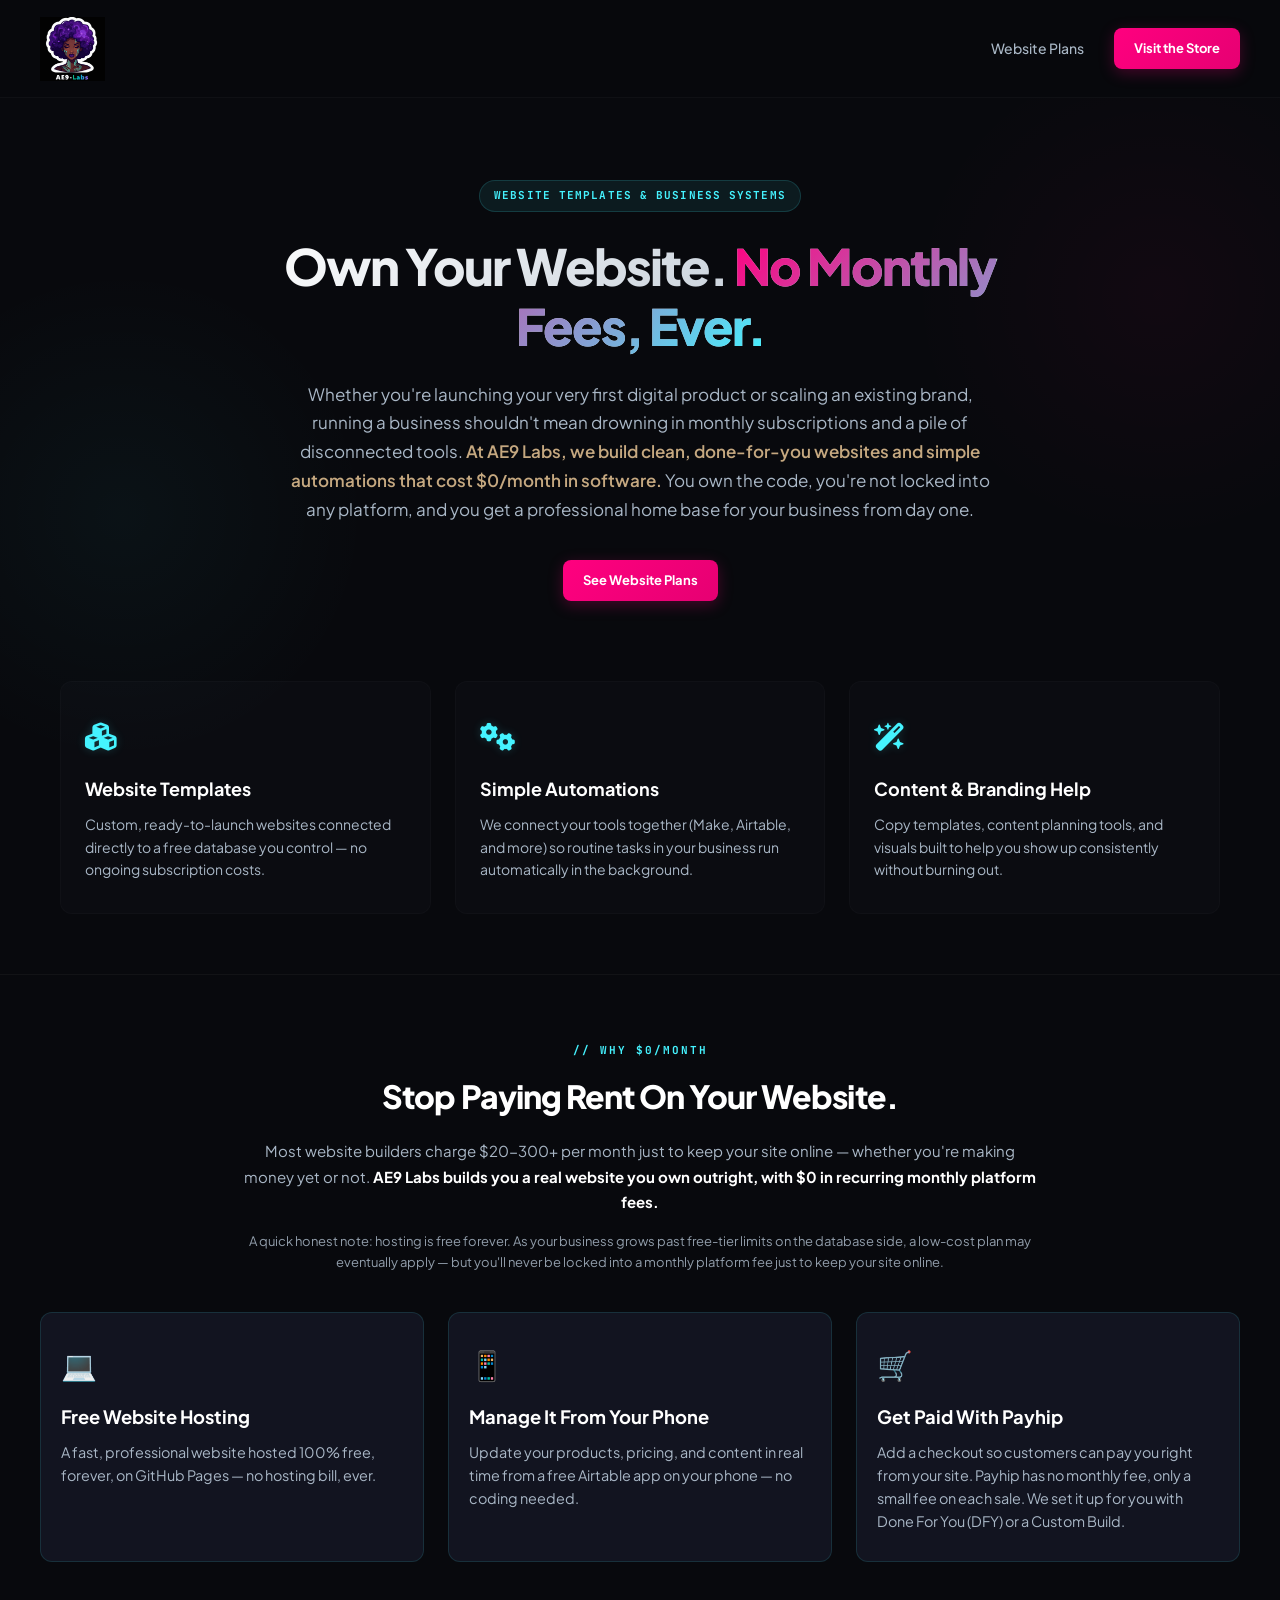
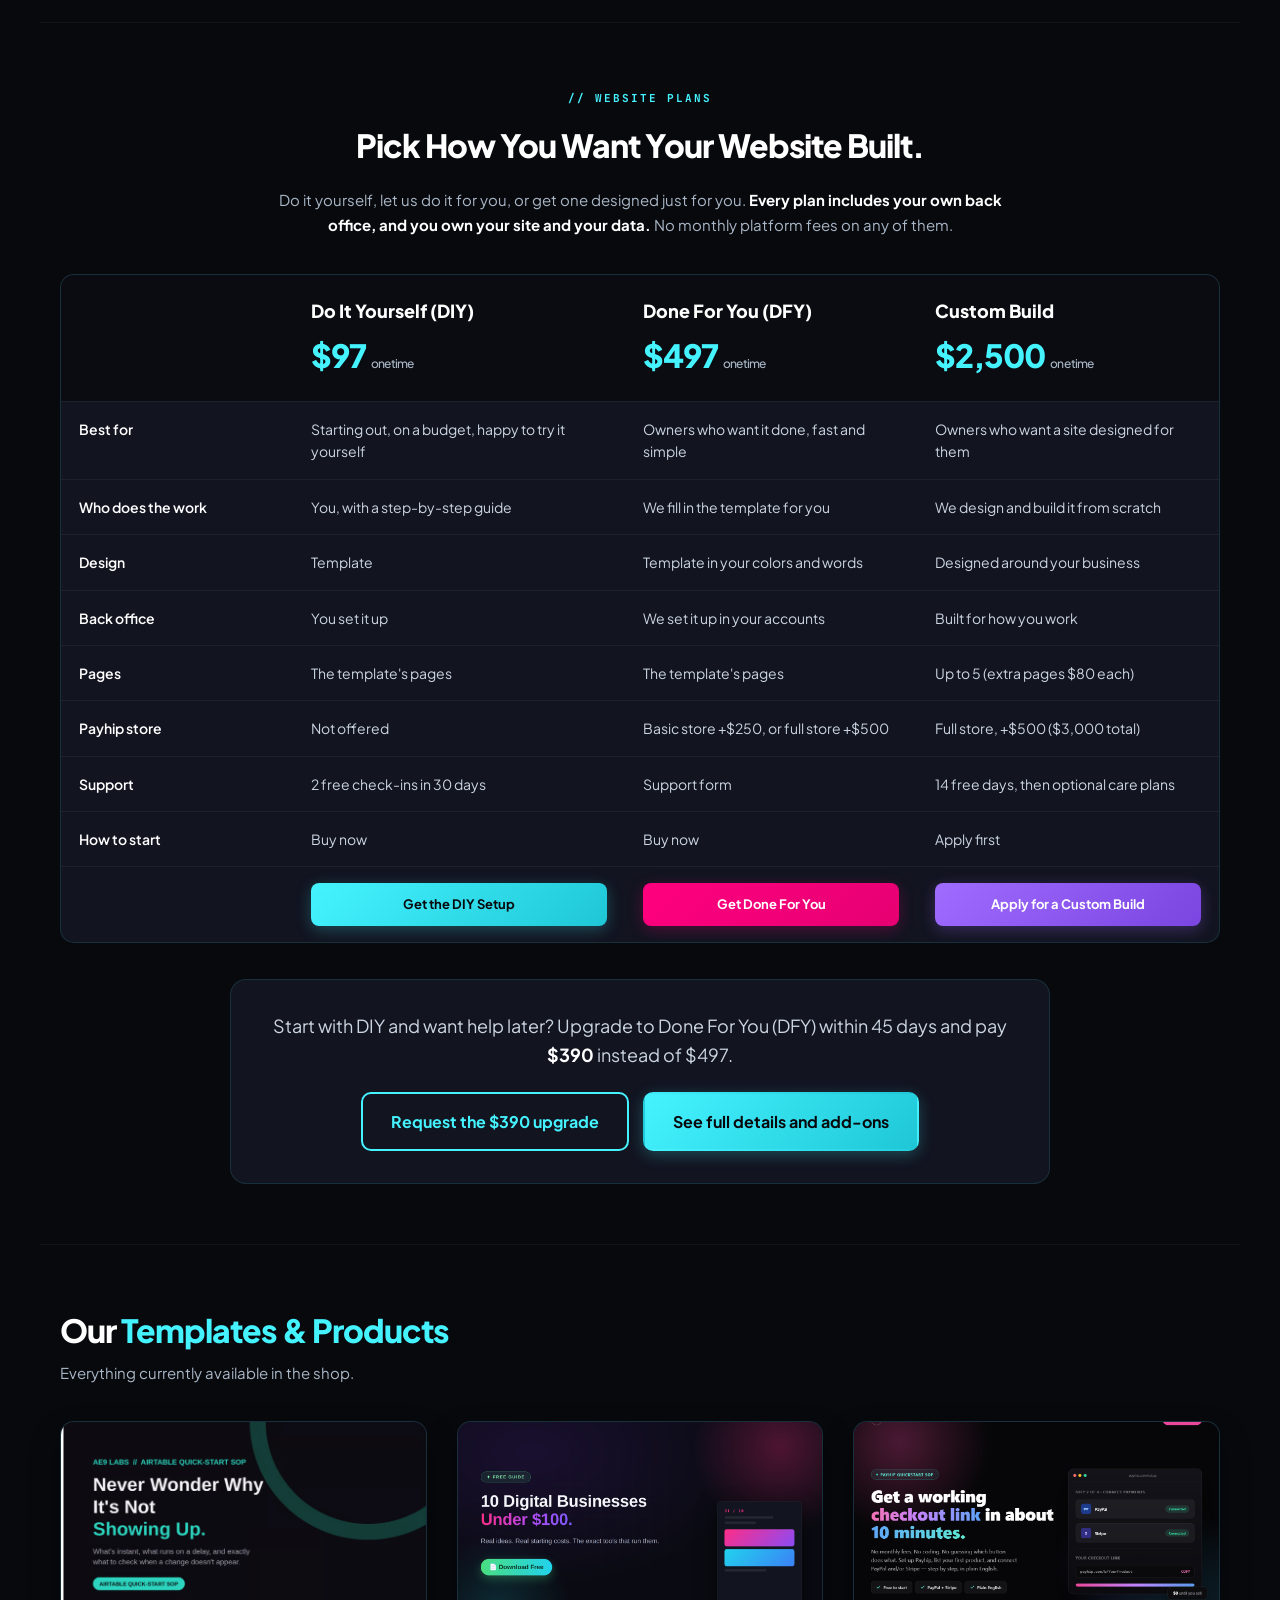
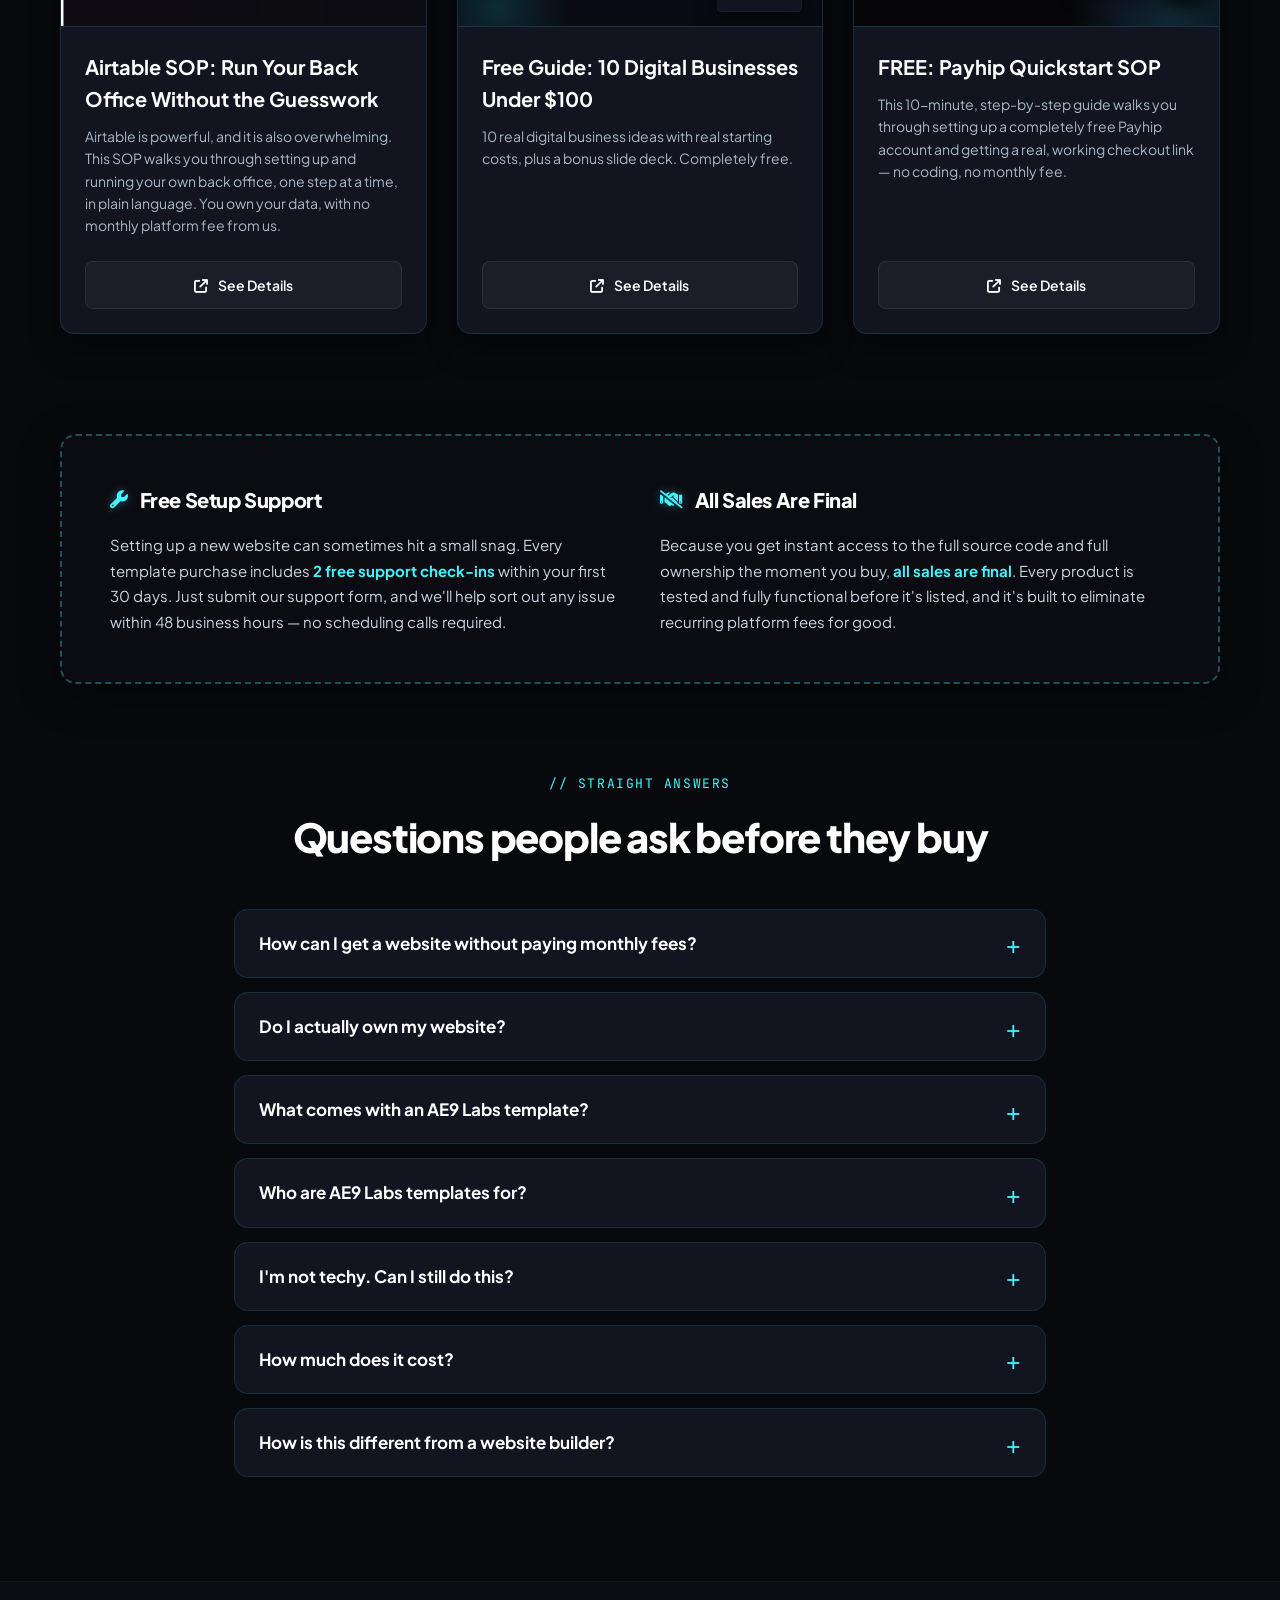
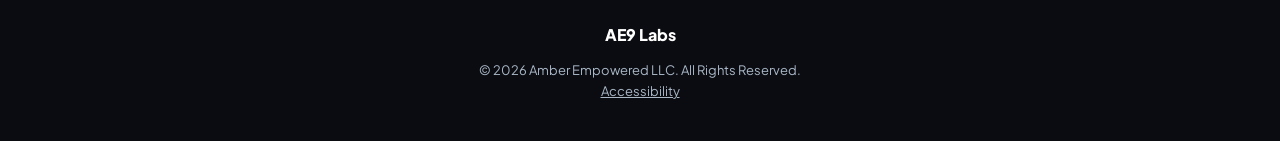
==== commit b859c6cf: "Update index.html" ====
--- a/index.html
+++ b/index.html
@@ -101,11 +101,12 @@
             text-decoration: none;
         }
 
-        .logo-image {
+ .logo-image {
     height: 65px;
     width: auto;
     object-fit: contain;
     transition: transform 0.3s ease;
+    clip-path: inset(1px 0 0 0);
 }
 
         .logo-image:hover {
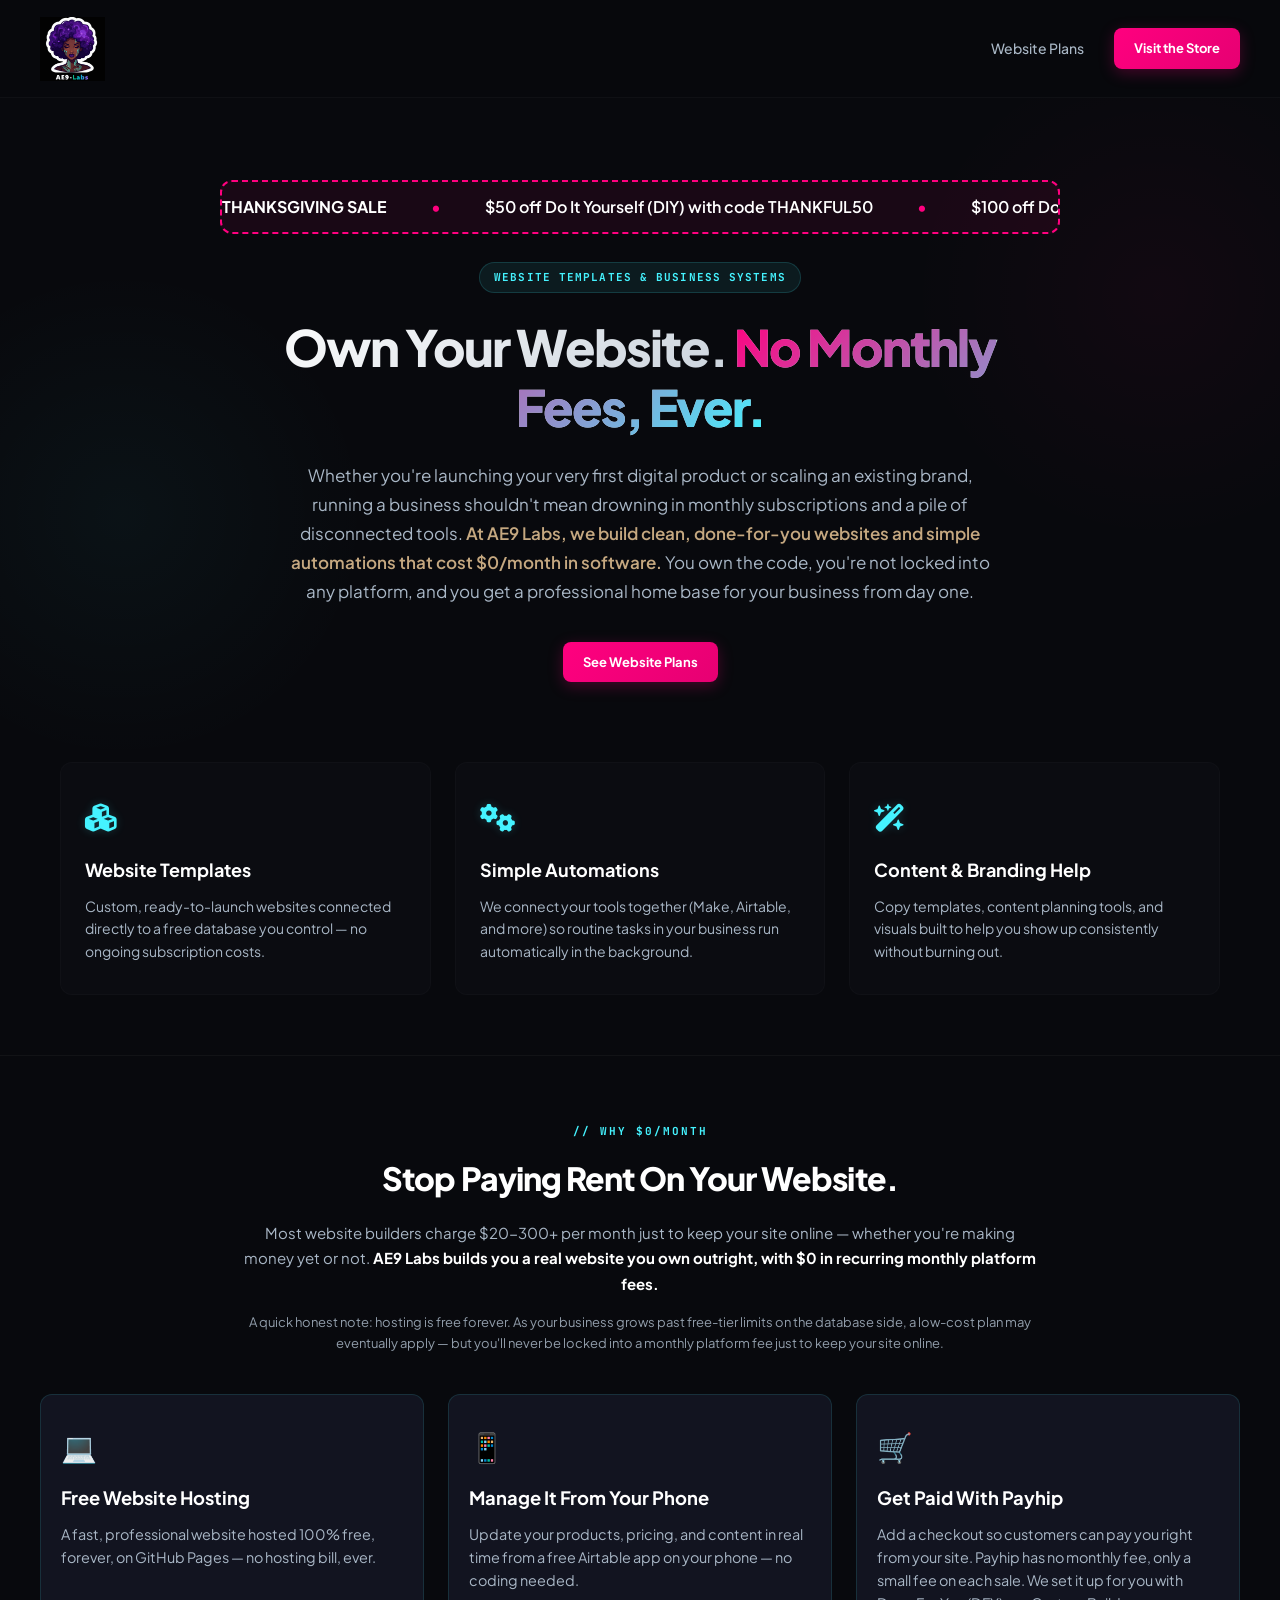
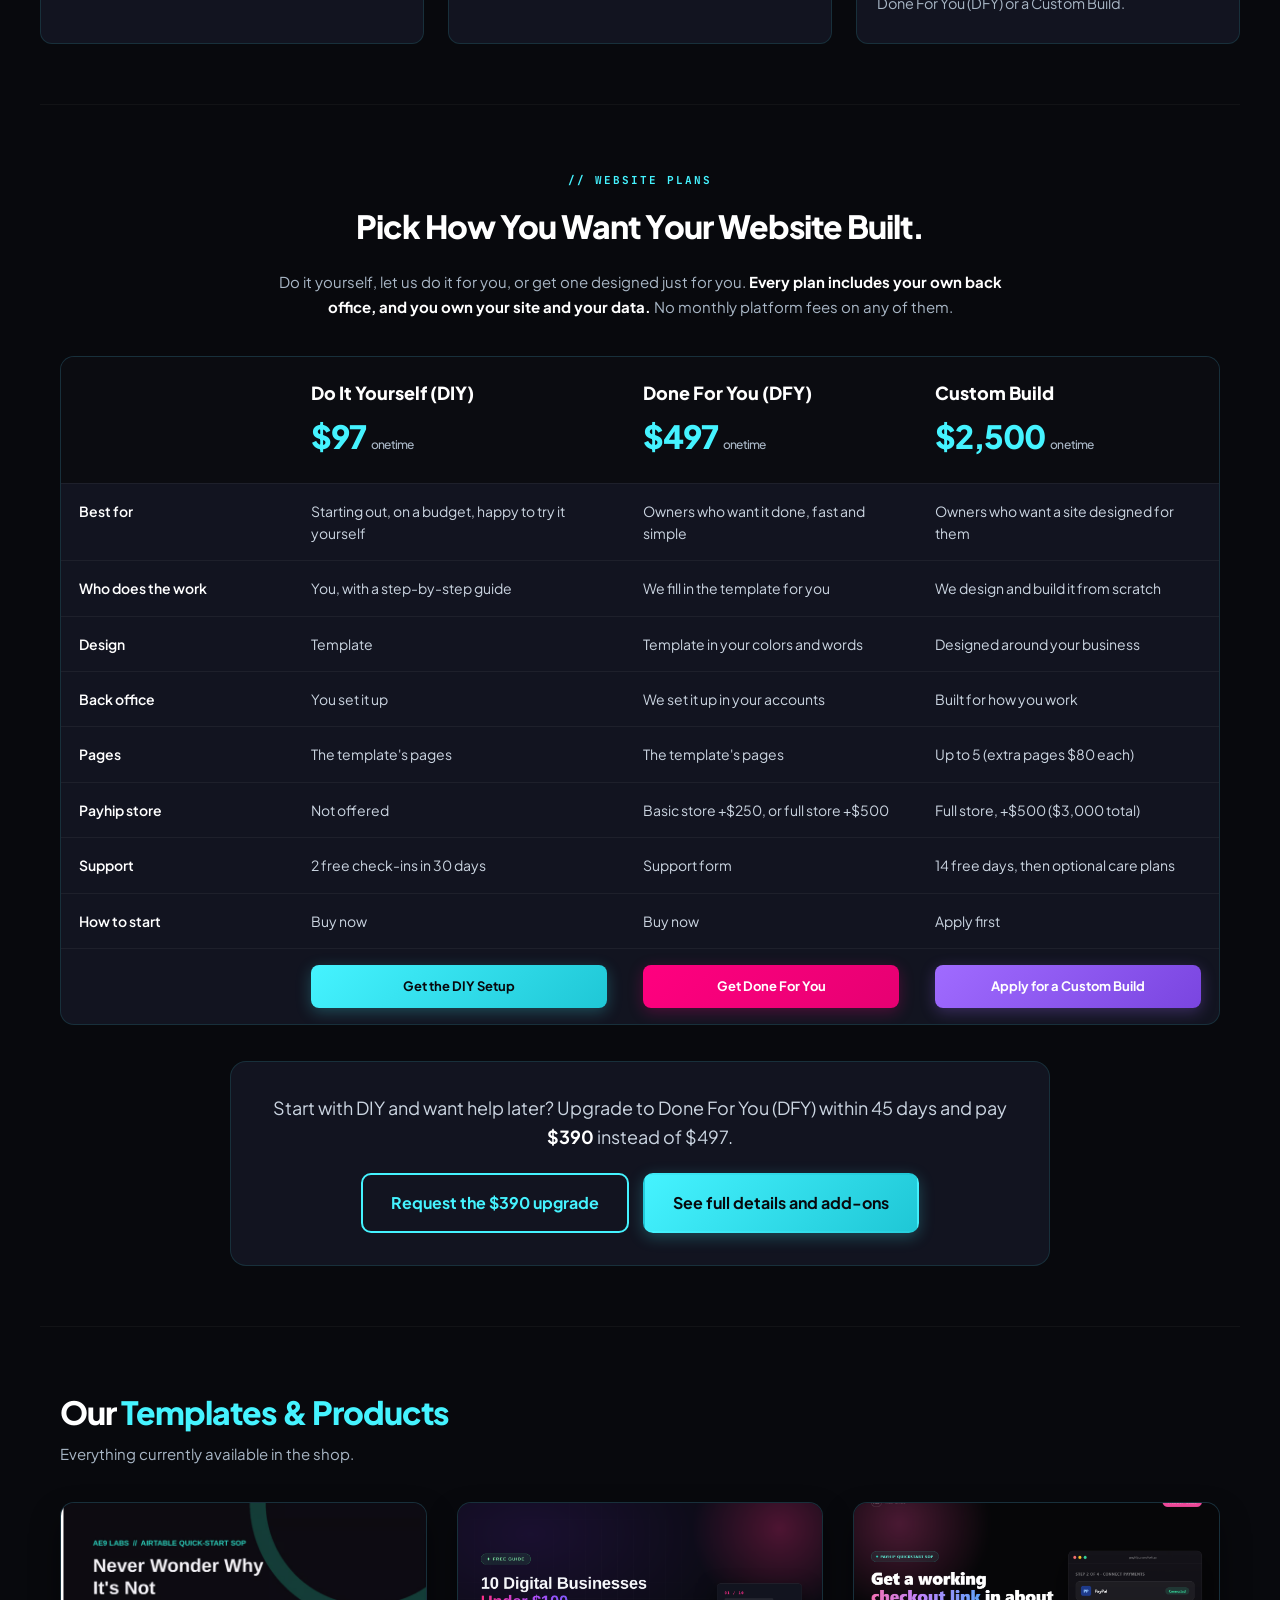
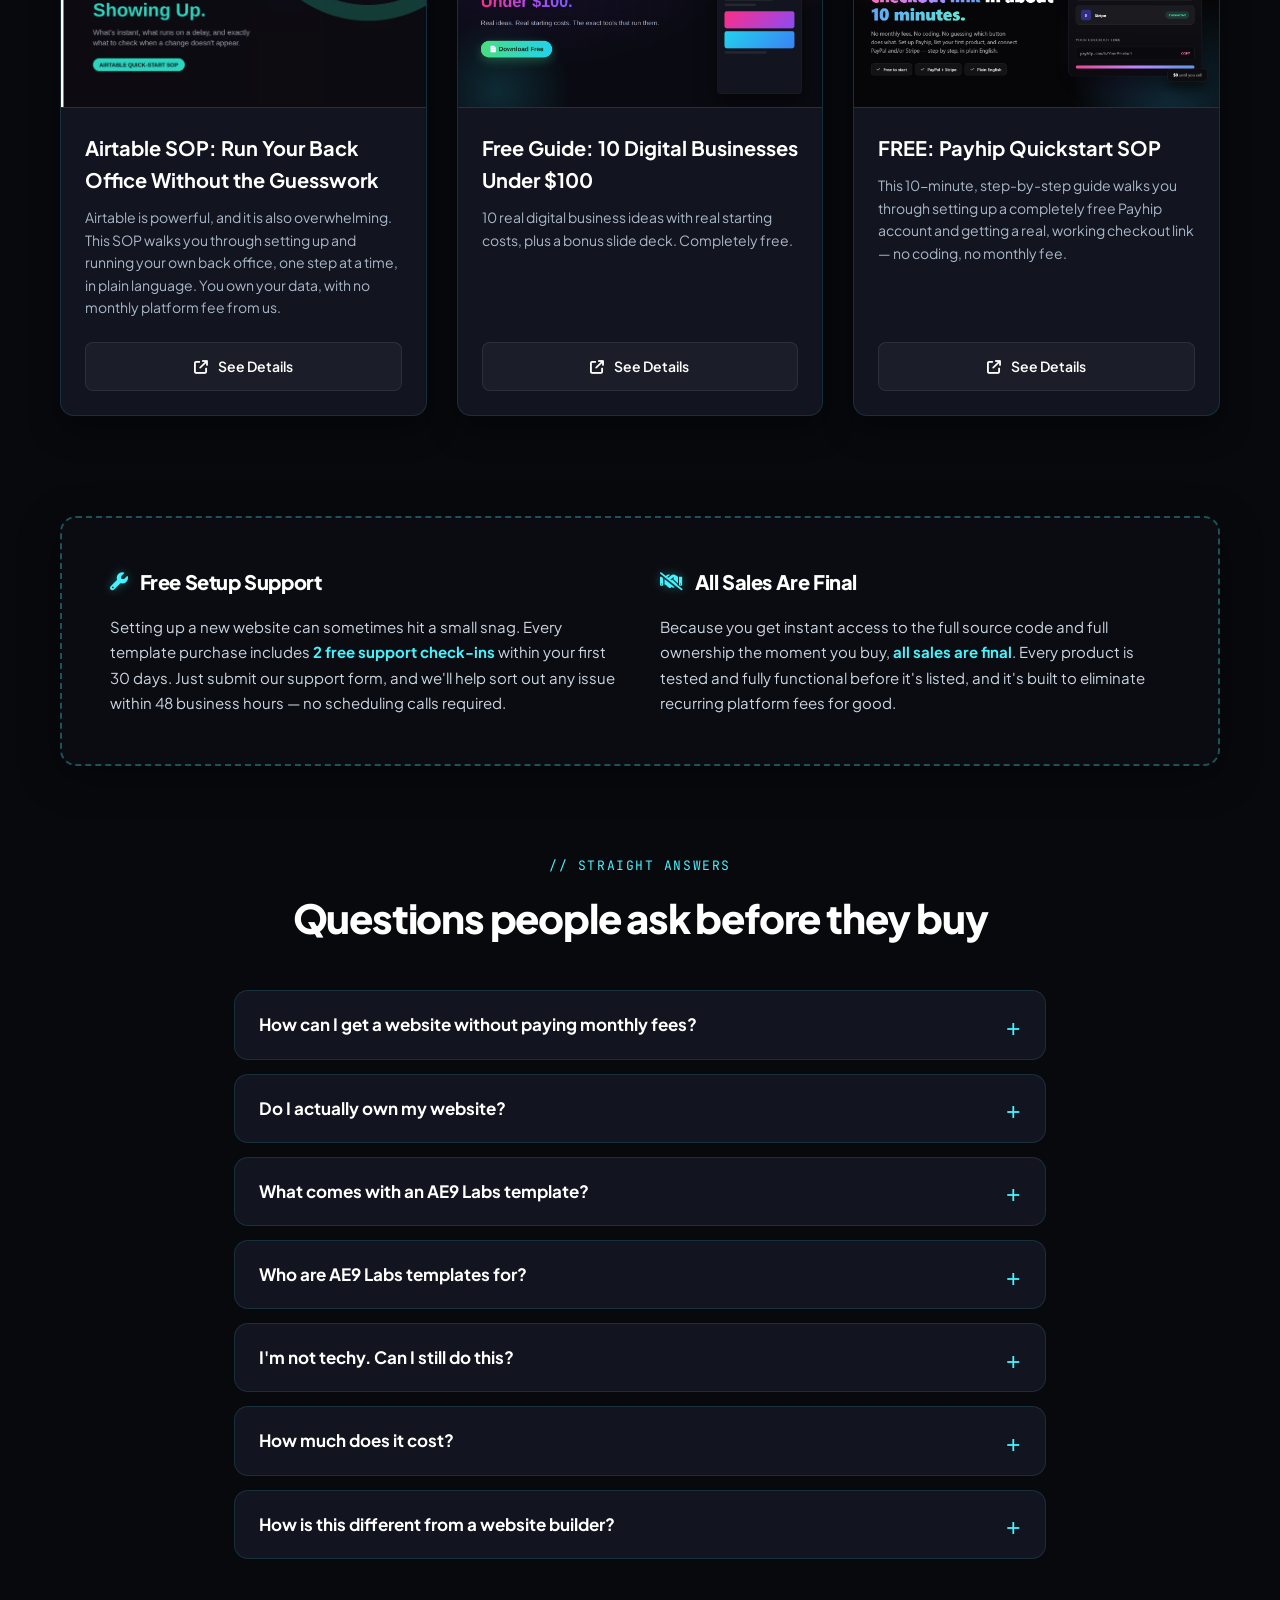
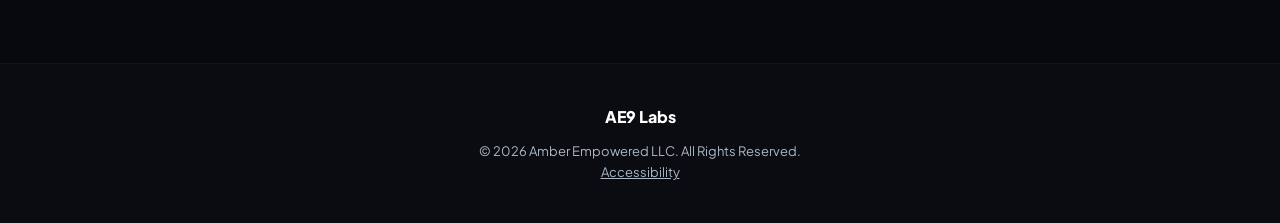
==== commit fe32a44f: "Implement holiday banner with ticker for promotions Added a holiday banner with a ticker for Thanksg" ====
--- a/index.html
+++ b/index.html
@@ -95,19 +95,47 @@
             align-items: center;
         }
 
+        /* Holiday banner: remove the word "hidden" from the banner tag to turn it on */
+        .holiday-banner {
+            max-width: 900px;
+            margin: 0 auto 28px;
+            padding: 14px 20px;
+            text-align: center;
+            border: 2px dashed var(--accent-neon);
+            border-radius: 12px;
+            background: rgba(255, 0, 127, 0.07);
+            font-weight: 600;
+        }
+        .holiday-banner[hidden] { display: none; }
+        .holiday-banner.ticker { overflow: hidden; padding: 12px 0; text-align: left; }
+        .ticker-track { display: flex; width: max-content; animation: ticker-scroll 38s linear infinite; }
+        .ticker-track:hover { animation-play-state: paused; }
+        .ticker-group { display: flex; flex-shrink: 0; align-items: center; gap: 44px; padding-right: 44px; white-space: nowrap; }
+        .ticker-group span + span::before { content: "\2022"; margin-right: 44px; color: var(--accent-neon); }
+        .holiday-banner a { color: var(--accent-cyber); }
+        @keyframes ticker-scroll { from { transform: translateX(0); } to { transform: translateX(-50%); } }
+        @media (prefers-reduced-motion: reduce) {
+            .ticker-track { animation: none; width: auto; justify-content: center; }
+            .ticker-group { flex-wrap: wrap; justify-content: center; white-space: normal; gap: 10px 28px; padding: 0 16px; }
+            .ticker-dup { display: none; }
+            .ticker-group span + span::before { display: none; }
+        }
+
+        .holiday-banner a { color: var(--accent-cyber); }
+
         .logo-container {
             display: flex;
             align-items: center;
             text-decoration: none;
         }
 
- .logo-image {
-    height: 65px;
-    width: auto;
-    object-fit: contain;
-    transition: transform 0.3s ease;
-    clip-path: inset(1px 0 0 0);
-}
+        .logo-image {
+            height: 65px; 
+            width: auto;
+            object-fit: contain;
+            transition: transform 0.3s ease;
+            clip-path: inset(1px 0 0 0);
+        }
 
         .logo-image:hover {
             transform: scale(1.05); 
@@ -659,6 +687,23 @@
    <!-- Brand Hero Module -->
 <section class="hero" id="intro">
     <div class="hero-inner">
+        <!-- HOLIDAY BANNER (live): to turn it off, add the word hidden after ticker in the next line. -->
+        <div class="holiday-banner ticker" role="region" aria-label="Thanksgiving sale">
+                <div class="ticker-track">
+                <div class="ticker-group">
+                    <span><strong>THANKSGIVING SALE</strong></span>
+                    <span>$50 off Do It Yourself (DIY) with code THANKFUL50</span>
+                    <span>$100 off Done For You (DFY) with code THANKFUL100</span>
+                    <span>Ends Sunday, Nov 29 at 11:59 PM</span>
+                </div>
+                <div class="ticker-group ticker-dup" aria-hidden="true">
+                    <span><strong>THANKSGIVING SALE</strong></span>
+                    <span>$50 off Do It Yourself (DIY) with code THANKFUL50</span>
+                    <span>$100 off Done For You (DFY) with code THANKFUL100</span>
+                    <span>Ends Sunday, Nov 29 at 11:59 PM</span>
+                </div>
+                </div>
+            </div>
         <div class="badge">Website Templates & Business Systems</div>
         <h1>Own Your Website. <span>No Monthly Fees, Ever.</span></h1>
         <p>
